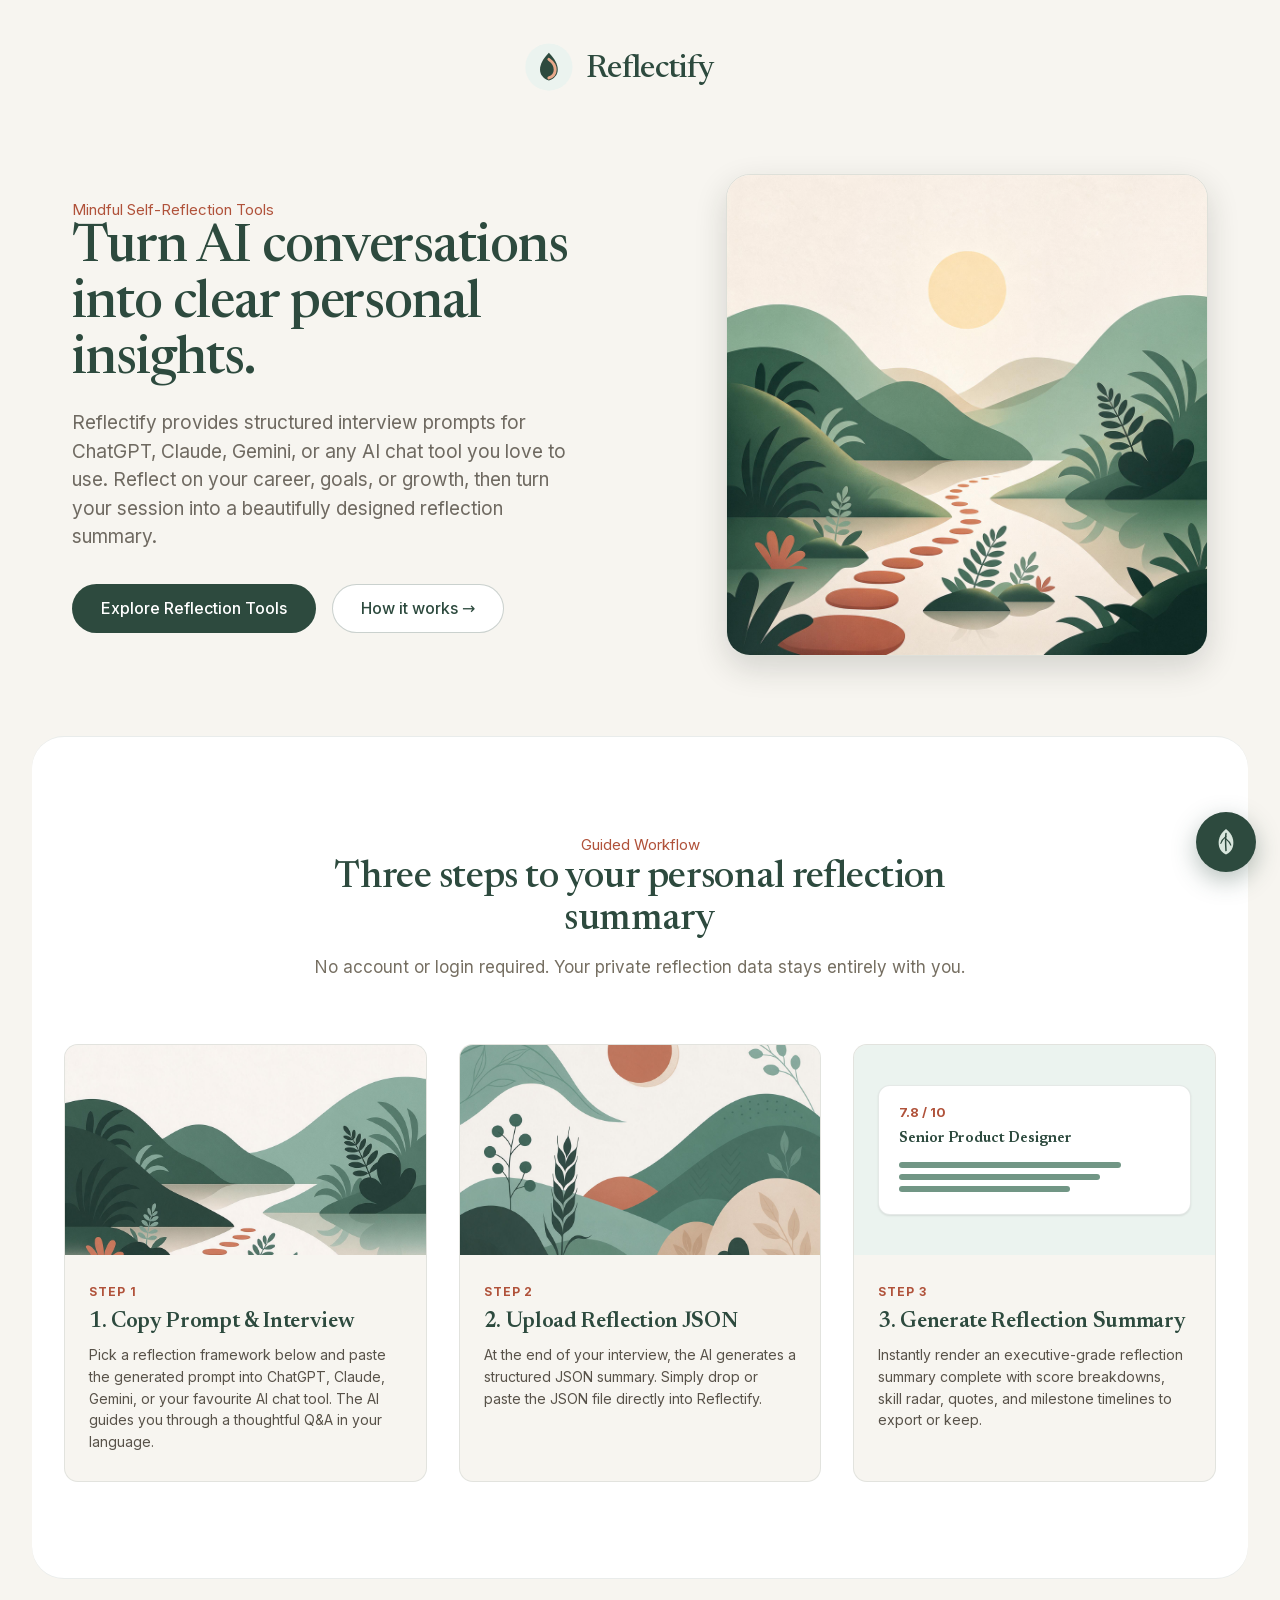
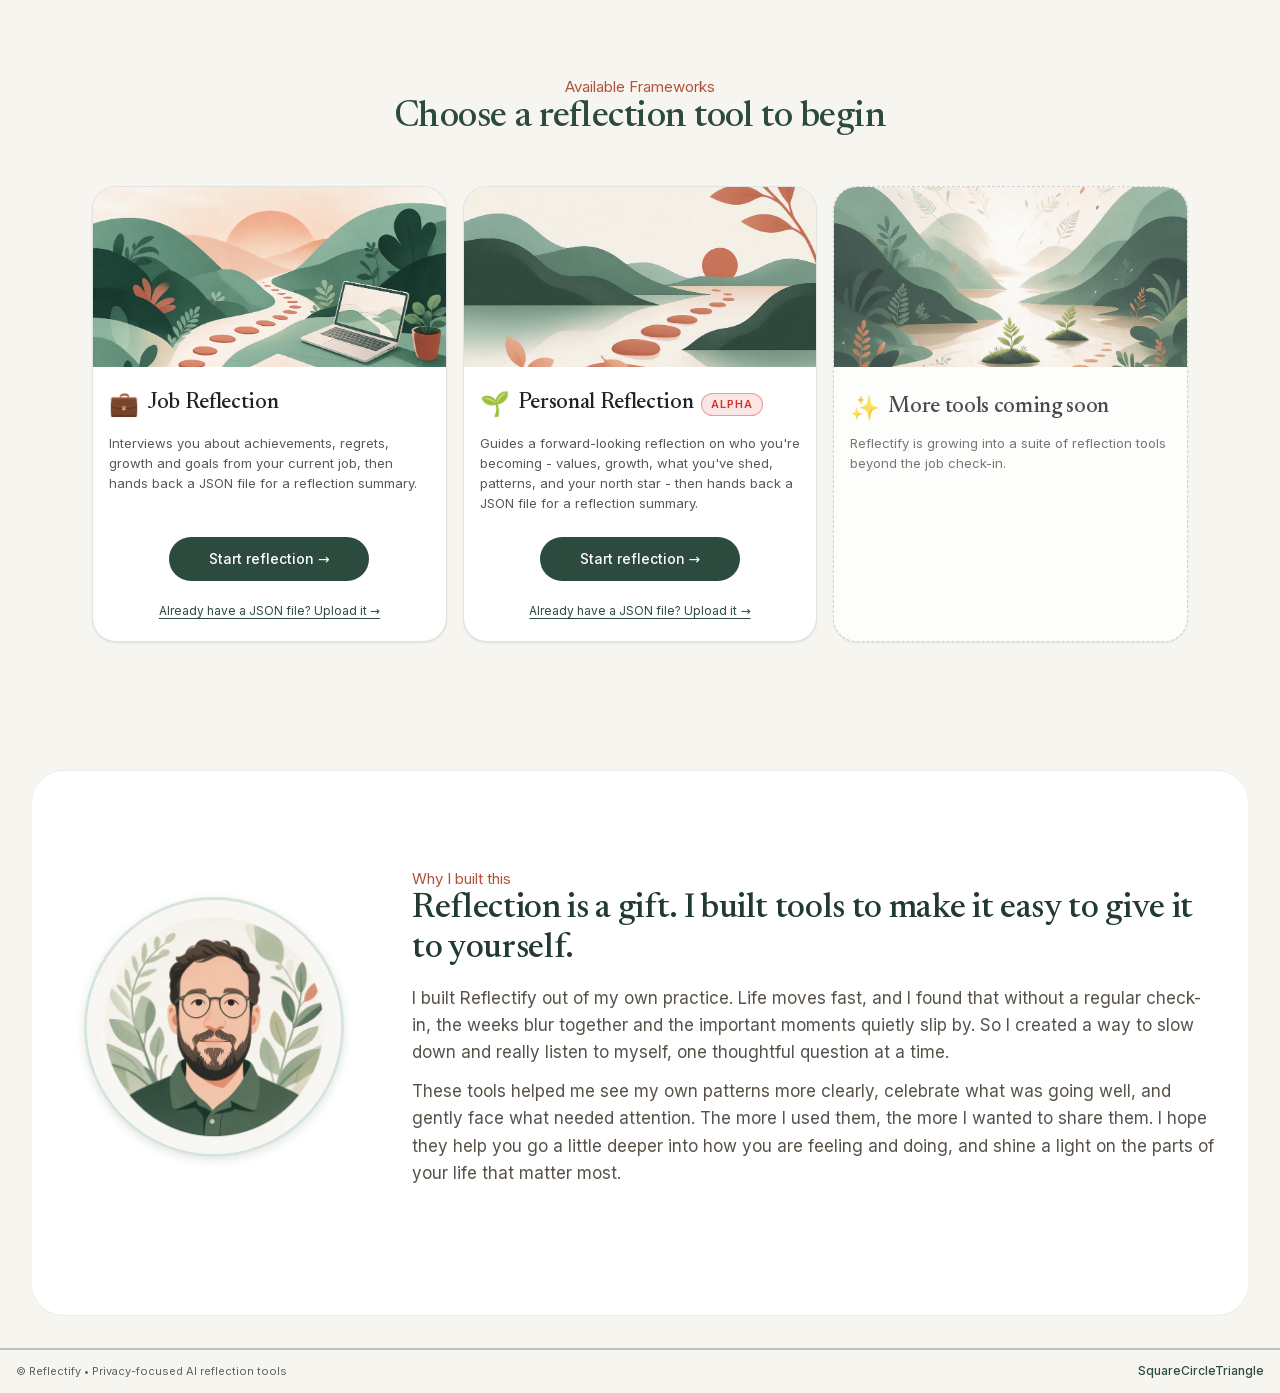
==== index.html @ 9b7df3b3 "fix(BLD-1018): point Reflectify Fathom snippet at SiteID BDNHWVBT The Fathom snippet added in #11 ca" ====
<!doctype html>
<html lang="en">
<head>
  <meta charset="UTF-8" />
  <meta name="viewport" content="width=device-width, initial-scale=1.0" />
  <title>Reflectify — A Suite of Mindful AI Reflection Tools</title>
  <meta name="description" content="Pick a structured reflection tool, run our guided prompt in your favorite AI, and generate a beautifully designed reflection summary to track your personal growth." />

  <!-- Open Graph / social share preview -->
  <meta property="og:type" content="website" />
  <meta property="og:site_name" content="Reflectify" />
  <meta property="og:title" content="Reflectify — Mindful AI Reflection Tools" />
  <meta property="og:description" content="Turn AI conversations into clear personal insights. Pick a reflection tool, run the guided prompt in your favorite AI chat, and generate a beautifully designed summary of your growth." />
  <meta property="og:image" content="https://reflectify.squarecircletriangle.co/og-image.jpg" />
  <meta property="og:image:width" content="1200" />
  <meta property="og:image:height" content="630" />
  <meta property="og:url" content="https://reflectify.squarecircletriangle.co/" />

  <!-- Twitter Card -->
  <meta name="twitter:card" content="summary_large_image" />
  <meta name="twitter:title" content="Reflectify — Mindful AI Reflection Tools" />
  <meta name="twitter:description" content="Turn AI conversations into clear personal insights with guided reflection tools." />
  <meta name="twitter:image" content="https://reflectify.squarecircletriangle.co/og-image.jpg" />

  <link rel="icon" href="reflectify-favicon.svg" type="image/svg+xml" />
  <link rel="stylesheet" href="style.css" />

  <!-- Fathom - beautiful, simple website analytics -->
  <script src="https://cdn.usefathom.com/script.js" data-site="BDNHWVBT" defer></script>
  <!-- / Fathom -->
</head>
<body>
  <header class="header-container">
    <div class="header-brand">
      <a href="#" class="brand-link" data-nav="home">
        <svg class="header-brand__logo" width="320" height="72" viewBox="0 0 280 64" fill="none" xmlns="http://www.w3.org/2000/svg" role="img" aria-label="Reflectify">
          <g transform="translate(4, 4)">
            <rect x="0" y="0" width="56" height="56" rx="28" fill="#EBF3EF" />
            <path d="M28 11 C 14 25, 14 39, 28 44 C 42 39, 42 25, 28 11 Z" fill="#2D4A3E" />
            <path d="M28 19 C 38 26, 38 37, 28 41" stroke="#E8A88A" stroke-width="3.5" stroke-linecap="round" fill="none" />
          </g>
          <text x="76" y="44" font-family="var(--font-heading), Georgia, serif" font-weight="500" font-size="38" fill="#2D4A3E" letter-spacing="-0.8">Reflectify</text>
        </svg>
      </a>
    </div>
    <a href="#" id="nav-start-over" class="btn btn-secondary nav-start-over-btn hidden" data-nav="home">← Start over</a>
  </header>

  <div class="tool-hero hidden" id="tool-hero">
    <div class="tool-hero__inner">
      <div class="tool-hero__content">
        <span class="tool-hero__badge" id="tool-hero-badge">
          <span id="tool-hero-icon" class="tool-hero__icon"></span>
          <span id="tool-hero-name" class="tool-hero__name"></span>
        </span>
        <h1 class="tool-hero__title" id="tool-hero-title">Job Reflection</h1>
        <p class="tool-hero__desc" id="tool-hero-desc"></p>
      </div>
      <div class="tool-hero__media" id="tool-hero-media">
        <img id="tool-hero-img" src="" alt="Tool banner" class="tool-hero__img" />
      </div>
    </div>
  </div>

  <main>
    <!-- HOME / LANDING PAGE -->
    <section id="view-home" class="view landing">
      <!-- HERO LANDING SECTION -->
      <div class="landing-hero-wrapper">
        <div class="landing-hero__grid">
          <div class="landing-hero__text">
            <span class="landing__eyebrow">Mindful Self-Reflection Tools</span>
            <h1 class="landing__title">Turn AI conversations into clear personal insights.</h1>
            <p class="landing__lede">
              Reflectify provides structured interview prompts for ChatGPT, Claude, Gemini, or any AI chat tool you love to use.
              Reflect on your career, goals, or growth, then turn your session into a beautifully designed reflection summary.
            </p>
            <div class="landing-hero__ctas">
              <a href="#tool-grid" class="btn btn-primary btn-lg">Explore Reflection Tools</a>
              <a href="#how-it-works" class="btn btn-secondary btn-lg">How it works &rarr;</a>
            </div>
          </div>
          <div class="landing-hero__media">
            <img src="illustration-botanical-environment.jpg" alt="Botanical sanctuary environment illustration" class="landing-hero__img" />
          </div>
        </div>
      </div>

      <!-- 3-STEP PROCESS SECTION -->
      <div id="how-it-works" class="landing-process-section">
        <div class="landing-process__inner">
          <div class="landing-process__header">
            <span class="landing__eyebrow">Guided Workflow</span>
            <h2 class="landing-process__title">Three steps to your personal reflection summary</h2>
            <p class="landing-process__subtitle">No account or login required. Your private reflection data stays entirely with you.</p>
          </div>

          <div class="landing-process__grid">
            <div class="process-card">
              <div class="process-card__media">
                <img src="illustration-reflection-path.jpg" alt="Guided interview path" class="process-card__img" />
              </div>
              <div class="process-card__body">
                <span class="process-card__step">Step 1</span>
                <h3>1. Copy Prompt & Interview</h3>
                <p>Pick a reflection framework below and paste the generated prompt into ChatGPT, Claude, Gemini, or your favourite AI chat tool. The AI guides you through a thoughtful Q&A in your language.</p>
              </div>
            </div>

            <div class="process-card">
              <div class="process-card__media">
                <img src="illustration-growth-harvest.jpg" alt="Growth and insight synthesis" class="process-card__img" />
              </div>
              <div class="process-card__body">
                <span class="process-card__step">Step 2</span>
                <h3>2. Upload Reflection JSON</h3>
                <p>At the end of your interview, the AI generates a structured JSON summary. Simply drop or paste the JSON file directly into Reflectify.</p>
              </div>
            </div>

            <div class="process-card">
              <div class="process-card__media">
                <div class="process-card__placeholder">
                  <div class="sample-report-card-preview">
                    <div class="sample-card-badge">7.8 / 10</div>
                    <div class="sample-card-title">Senior Product Designer</div>
                    <div class="sample-card-bars">
                      <div class="bar" style="width: 82%"></div>
                      <div class="bar" style="width: 74%"></div>
                      <div class="bar" style="width: 63%"></div>
                    </div>
                  </div>
                </div>
              </div>
              <div class="process-card__body">
                <span class="process-card__step">Step 3</span>
                <h3>3. Generate Reflection Summary</h3>
                <p>Instantly render an executive-grade reflection summary complete with score breakdowns, skill radar, quotes, and milestone timelines to export or keep.</p>
              </div>
            </div>
          </div>
        </div>
      </div>

      <!-- TOOL SELECTION GRID -->
      <div class="landing-tools-wrapper">
        <div class="landing-tools__inner">
          <div class="landing-tools__header">
            <span class="landing__eyebrow">Available Frameworks</span>
            <h2 class="landing-tools__title">Choose a reflection tool to begin</h2>
          </div>
          <div class="tool-grid" id="tool-grid"></div>
        </div>
      </div>

      <!-- WHY I BUILT THIS -->
      <div class="landing-about-wrapper">
        <div class="landing-about">
          <div class="landing-about__media">
            <div class="landing-about__avatar-wrap" id="about-avatar">
              <img src="avatar-joseph.jpg" alt="Joseph Hill, creator of Reflectify" class="landing-about__avatar" />
            </div>
          </div>
          <div class="landing-about__body">
            <span class="landing__eyebrow">Why I built this</span>
            <h2 class="landing-about__title">Reflection is a gift. I built tools to make it easy to give it to yourself.</h2>
            <p class="landing-about__lede">
              I built Reflectify out of my own practice. Life moves fast, and I found that
              without a regular check-in, the weeks blur together and the important moments
              quietly slip by. So I created a way to slow down and really listen to myself,
              one thoughtful question at a time.
            </p>
            <p class="landing-about__lede">
              These tools helped me see my own patterns more clearly, celebrate what was going
              well, and gently face what needed attention. The more I used them, the more I
              wanted to share them. I hope they help you go a little deeper into how you are
              feeling and doing, and shine a light on the parts of your life that matter most.
            </p>
          </div>
        </div>
      </div>
    </section>

    <!-- PROMPT VIEW -->
    <section id="view-prompt" class="view step hidden">
      <div class="step__inner">
        <h6 class="step__eyebrow">Step 1 of 3</h6>
        <h2 class="step__title">Copy this into your AI of choice</h2>
        <p class="step__lede">
          Paste it into ChatGPT, Claude, Gemini, or your favourite AI chat tool. It will ask what
          language you'd like to use (so the whole thing, report included, can be in German,
          Spanish, or whatever you prefer), how many months to reflect over, your job title,
          then interview you. At the end it outputs a JSON file for you to save.
        </p>

        <div class="prompt-panel">
          <pre id="prompt-text" class="prompt-panel__text"></pre>
        </div>

        <div class="prompt-actions">
          <button class="btn btn-primary" type="button" id="copy-prompt-btn">Copy prompt</button>
          <button class="btn btn-secondary" type="button" data-nav="upload">I have my JSON &rarr;</button>
        </div>
      </div>
    </section>

    <!-- UPLOAD VIEW -->
    <section id="view-upload" class="view step hidden">
      <div class="step__inner" id="upload-panel">
        <h6 class="step__eyebrow">Step 2 of 3</h6>
        <h2 class="step__title">Upload your reflection JSON</h2>
        <p class="step__lede">
          Drop the .json file your AI gave you, or paste its contents below.
        </p>

        <label class="btn btn-block btn-secondary">
          Choose JSON file&hellip;
          <input type="file" id="file-input" accept="application/json,.json" hidden />
        </label>

        <hr class="hr" />

        <div class="field">
          <label for="paste-text">Or paste the JSON directly</label>
          <textarea class="input" id="paste-text" rows="6" placeholder="{ &quot;jobTitle&quot;: ... }"></textarea>
        </div>
        <button class="btn btn-primary" type="button" id="paste-submit-btn">Load pasted JSON</button>

        <p id="upload-error" class="upload-panel__error hidden" role="alert"></p>

        <div class="upload-panel__sample-wrap">
          <p class="upload-panel__sample-text">Want to test the reflection summary before reflecting?</p>
          <button class="btn btn-link" type="button" id="load-sample-btn">Load sample reflection data &rarr;</button>
        </div>
      </div>
    </section>

    <!-- REPORT CARD VIEW -->
    <section id="view-report" class="view hidden">
      <div class="report-toolbar">
        <button class="btn btn-primary" type="button" id="export-png-btn">Export PNG image</button>
        <button class="btn btn-secondary" type="button" id="export-pdf-btn">Save as PDF</button>
        <button class="btn btn-ghost" type="button" data-nav="home">Start another reflection</button>
      </div>

      <div class="report-card-wrap">
        <article id="report-card" class="report-card">
          <!-- Dynamically populated by renderReport() in script.js -->
        </article>
      </div>
    </section>
  </main>

  <footer class="site-footer">
    <p>&copy; Reflectify &bull; Privacy-focused AI reflection tools</p>
    <a class="site-footer__link" href="https://squarecircletriangle.co/#/triangle-reflectify" target="_blank" rel="noopener noreferrer">SquareCircleTriangle</a>
  </footer>

  <div class="beta-feedback" id="beta-feedback">
    <div class="beta-feedback__panel" id="beta-feedback-panel" role="dialog" aria-hidden="true" aria-label="Beta feedback">
      <p class="beta-feedback__title">Reflectify is in beta</p>
      <p class="beta-feedback__text">Your feedback shapes what we build next. Spotted a bug or have an idea?</p>
      <a class="beta-feedback__link" href="https://tally.so/r/zxNrGM" target="_blank" rel="noopener noreferrer">
        Give beta feedback <span aria-hidden="true">&rarr;</span>
      </a>
    </div>
    <button type="button" class="beta-feedback__fab" id="beta-feedback-fab" aria-expanded="false" aria-controls="beta-feedback-panel" aria-label="Give beta feedback">
      <svg class="beta-feedback__icon" viewBox="0 0 32 32" fill="none" xmlns="http://www.w3.org/2000/svg" aria-hidden="true">
        <!-- Leaf (closed state) -->
        <g class="beta-feedback__leaf">
          <path d="M16 3 C 9.5 8, 7.5 14.5, 9.2 21 C 10.2 24.6, 12.8 27, 16 28.6 C 19.2 27, 21.8 24.6, 22.8 21 C 24.5 14.5, 22.5 8, 16 3 Z" fill="#D8E6DD"/>
          <path d="M16 7.5 C 15.2 12.5, 15.7 20, 16 24.6" stroke="#2D4A3E" stroke-width="1.5" stroke-linecap="round"/>
          <path d="M16 10.5 C 13 12.8, 11.4 15, 10.8 17.4 M16 13 C 18.6 14.9, 20.2 17, 20.8 19.2" stroke="#2D4A3E" stroke-width="1.1" stroke-linecap="round"/>
        </g>
        <!-- Flower (open state) -->
        <g class="beta-feedback__flower">
          <g class="beta-feedback__petal" transform="rotate(0 16 16)"><path class="beta-feedback__petal-path" d="M16 4.5 C 13.2 7.5, 11.6 11.5, 11.8 15.2 C 11.9 17.2, 13.6 18.6, 16 18.6 C 18.4 18.6, 20.1 17.2, 20.2 15.2 C 20.4 11.5, 18.8 7.5, 16 4.5 Z" fill="#D8E6DD"/></g>
          <g class="beta-feedback__petal" transform="rotate(60 16 16)"><path class="beta-feedback__petal-path" d="M16 4.5 C 13.2 7.5, 11.6 11.5, 11.8 15.2 C 11.9 17.2, 13.6 18.6, 16 18.6 C 18.4 18.6, 20.1 17.2, 20.2 15.2 C 20.4 11.5, 18.8 7.5, 16 4.5 Z" fill="#D8E6DD"/></g>
          <g class="beta-feedback__petal" transform="rotate(120 16 16)"><path class="beta-feedback__petal-path" d="M16 4.5 C 13.2 7.5, 11.6 11.5, 11.8 15.2 C 11.9 17.2, 13.6 18.6, 16 18.6 C 18.4 18.6, 20.1 17.2, 20.2 15.2 C 20.4 11.5, 18.8 7.5, 16 4.5 Z" fill="#D8E6DD"/></g>
          <g class="beta-feedback__petal" transform="rotate(180 16 16)"><path class="beta-feedback__petal-path" d="M16 4.5 C 13.2 7.5, 11.6 11.5, 11.8 15.2 C 11.9 17.2, 13.6 18.6, 16 18.6 C 18.4 18.6, 20.1 17.2, 20.2 15.2 C 20.4 11.5, 18.8 7.5, 16 4.5 Z" fill="#D8E6DD"/></g>
          <g class="beta-feedback__petal" transform="rotate(240 16 16)"><path class="beta-feedback__petal-path" d="M16 4.5 C 13.2 7.5, 11.6 11.5, 11.8 15.2 C 11.9 17.2, 13.6 18.6, 16 18.6 C 18.4 18.6, 20.1 17.2, 20.2 15.2 C 20.4 11.5, 18.8 7.5, 16 4.5 Z" fill="#D8E6DD"/></g>
          <g class="beta-feedback__petal" transform="rotate(300 16 16)"><path class="beta-feedback__petal-path" d="M16 4.5 C 13.2 7.5, 11.6 11.5, 11.8 15.2 C 11.9 17.2, 13.6 18.6, 16 18.6 C 18.4 18.6, 20.1 17.2, 20.2 15.2 C 20.4 11.5, 18.8 7.5, 16 4.5 Z" fill="#D8E6DD"/></g>
          <circle class="beta-feedback__center" cx="16" cy="16" r="2.1" fill="#C86D51"/>
        </g>
      </svg>
    </button>
  </div>

  <script src="vendor/html2canvas.min.js"></script>
  <script src="script.js"></script>
</body>
</html>
---- style.css ----
/* Reflectify — Botanical Editorial design system (PRV-5)
   Self-hosted variable fonts (Newsreader headings + Inter body) so
   html2canvas PNG export and PDF print stay reliable (no runtime CDN). */
@font-face {
  font-family: "Newsreader";
  font-style: normal;
  font-weight: 200 800;
  font-display: swap;
  src: url("vendor/fonts/newsreader-latin-variable.woff2") format("woff2");
}
@font-face {
  font-family: "Inter";
  font-style: normal;
  font-weight: 100 900;
  font-display: swap;
  src: url("vendor/fonts/inter-latin-variable.woff2") format("woff2");
}

:root {
  /* Palette (PRV-5): moss, sage, eucalyptus, terracotta on sand */
  --color-bg: #F7F5F0;            /* sand — page + report card */
  --color-surface: #FFFFFF;        /* crisp white cards */
  --color-text: #1E2421;           /* charcoal */
  --color-accent: #2D4A3E;         /* moss — primary action */
  --color-divider: rgba(30, 36, 33, 0.25);

  --color-neutral-100: #F5F4F0;
  --color-neutral-200: #E9E7E1;
  --color-neutral-300: #D8D4CC;
  --color-neutral-400: #B9B4A9;
  --color-neutral-500: #978F80;
  --color-neutral-600: #766F62;
  --color-neutral-700: #585249;
  --color-neutral-800: #3C3832;
  --color-neutral-900: #26231F;

  --color-accent-100: #EBF3EF;     /* mist */
  --color-accent-200: #D5E4DC;
  --color-accent-300: #B3CDBF;
  --color-accent-400: #8CAE9E;     /* eucalyptus */
  --color-accent-500: #5F8974;
  --color-accent-600: #4E7C67;     /* sage — button hover */
  --color-accent-700: #3A5C4E;     /* moss deeper — button active */
  --color-accent-800: #2D4A3E;     /* moss */
  --color-accent-900: #223B31;

  /* mint-light — light sage surface used by report-card bars, badges and
     summary bands. Re-declared here: it was referenced across the card but
     never defined, which left those surfaces with an invalid background. */
  --color-mint-light: #EBF3EF;

  /* Terracotta — warm secondary accent (eyebrows, highlights).
     #B0523A darkens the design's #C86D51 enough to pass WCAG AA
     (4.68:1 on sand) for small eyebrow text. */
  --color-terracotta: #B0523A;
  --color-terracotta-soft: #E8A88A;
  --color-terracotta-tint: rgba(200, 109, 81, 0.2);

  --font-heading: "Newsreader", Georgia, serif;
  --font-heading-weight: 500;
  --font-body: "Inter", system-ui, -apple-system, sans-serif;

  --space-1: 4px;
  --space-2: 8px;
  --space-3: 12px;
  --space-4: 16px;
  --space-6: 24px;
  --space-8: 32px;

  --radius-sm: 8px;
  --radius-md: 14px;
  --radius-lg: 24px;
  --radius-pill: 9999px;

  --shadow-sm: 0 1px 2px rgba(30, 36, 33, 0.1);
  --shadow-md: 0 3px 10px rgba(30, 36, 33, 0.12);
  --shadow-lg: 0 12px 32px rgba(30, 36, 33, 0.16);
}

*, *::before, *::after {
  box-sizing: border-box;
}

html, body {
  height: 100%;
}

body {
  margin: 0;
  min-height: 100vh;
  display: flex;
  flex-direction: column;
  font-family: var(--font-body);
  background: var(--color-bg);
  color: var(--color-text);
  font-size: 15px;
  line-height: 1.55;
  font-weight: 400;
}

h1, h2, h3, h4, h5, h6 {
  font-family: var(--font-heading);
  font-weight: var(--font-heading-weight);
  line-height: 1.12;
  letter-spacing: -0.015em;
  margin: 0 0 var(--space-2);
}
h1 { font-size: 42px; }
h2 { font-size: 32px; }
h3 { font-size: 25px; }
h4 { font-size: 20px; }
h5 { font-size: 16px; }
h6 { font-size: 13px; letter-spacing: 0.08em; text-transform: uppercase; }

p {
  margin: 0 0 var(--space-3);
}

ul {
  margin: 0 0 var(--space-3);
  padding-left: 1.25em;
}
li {
  margin-bottom: var(--space-1);
}

code {
  font-family: ui-monospace, monospace;
  font-size: 0.9em;
  background: var(--color-surface);
  padding: 0.1em 0.35em;
}

a {
  color: var(--color-accent);
  text-underline-offset: 3px;
}

:focus {
  outline: none;
}
:focus-visible {
  outline: 2px solid var(--color-accent);
  outline-offset: 2px;
}
::selection {
  background: rgba(45, 74, 62, 0.3);
}

.hidden {
  display: none !important;
}

main {
  flex: 1;
  display: flex;
  flex-direction: column;
}

.view {
  flex: 1;
  display: flex;
  flex-direction: column;
}

/* ---------- Primitives (Modernist design system) ---------- */

.btn {
  display: inline-flex;
  align-items: center;
  justify-content: center;
  gap: 8px;
  cursor: pointer;
  text-decoration: none;
  font-family: var(--font-body);
  font-weight: 500;
  font-size: 15px;
  line-height: 1.2;
  color: var(--color-accent);
  background: transparent;
  border: 1px solid transparent;
  padding: 12px 28px;
  border-radius: 9999px;
  transition: all 0.2s ease;
  box-sizing: border-box;
  touch-action: manipulation;
  -webkit-tap-highlight-color: transparent;
}
.btn:disabled {
  opacity: 0.45;
  cursor: not-allowed;
}
.btn-primary {
  background: var(--color-accent);
  color: #ffffff;
}
.btn-primary:active:not(:disabled) {
  background: #16241e;
  transform: translateY(0);
}
@media (hover: hover) {
  .btn-primary:hover:not(:disabled) {
    background: #1f332c;
    transform: translateY(-1px);
    box-shadow: var(--shadow-sm);
  }
}
.btn-secondary {
  background: #ffffff;
  border-color: rgba(45, 74, 62, 0.25);
  color: var(--color-accent);
}
.btn-secondary:hover:not(:disabled) {
  background: var(--color-mint-light);
  border-color: var(--color-accent);
  transform: translateY(-1px);
}
.btn-secondary:active:not(:disabled) {
  background: rgba(45, 74, 62, 0.1);
  transform: translateY(0);
}
.btn-ghost {
  background: transparent;
  color: var(--color-accent);
  border-color: transparent;
}
.btn-ghost:hover:not(:disabled) {
  background: var(--color-mint-light);
  color: var(--color-accent);
}
.btn-link {
  background: transparent;
  color: var(--color-terracotta);
  padding: 0;
  font-weight: 500;
  text-decoration: underline;
  text-underline-offset: 4px;
}
.btn-link:hover:not(:disabled) {
  color: #c86d51;
}
.btn-block {
  width: 100%;
  margin-top: var(--space-2);
  justify-content: center;
  text-align: center;
}
.btn-lg {
  padding: 14px 28px;
  font-size: 16px;
}

.field > label {
  display: block;
  font-size: 12px;
  margin-bottom: 5px;
  color: rgba(30, 36, 33, 0.7);
}
.input {
  width: 100%;
  min-height: 36px;
  padding: 6px 10px;
  font: inherit;
  font-size: 14px;
  color: var(--color-text);
  caret-color: var(--color-accent);
  background: var(--color-surface);
  border: 1px solid var(--color-divider);
  border-radius: var(--radius-md);
}
.input:hover {
  border-color: rgba(30, 36, 33, 0.45);
}
.input:focus-visible {
  border-color: var(--color-accent);
  outline-offset: 0;
}
textarea.input {
  min-height: 90px;
  resize: vertical;
  font-family: var(--font-body);
}

.hr {
  height: 2px;
  border: 0;
  margin: var(--space-4) 0;
  background: var(--color-divider);
}

.header-container {
  max-width: 1200px;
  margin: 0 auto;
  padding: 40px 32px 16px;
  display: flex;
  align-items: center;
  justify-content: space-between;
}
.header-brand {
  font-family: var(--font-heading);
  display: flex;
  align-items: flex-end;
  gap: var(--space-3);
}
.header-brand__logo {
  height: 54px;
  width: auto;
  display: block;
  transition: transform 0.2s ease;
}
.header-brand__logo:hover {
  transform: scale(1.02);
}
.header-brand__tag {
  color: var(--color-terracotta);
  background: var(--color-mint-light);
  padding: 4px 10px;
  border-radius: var(--radius-pill);
  font-size: 13px;
  font-weight: 500;
  letter-spacing: 0.02em;
  margin-bottom: 8px;
}
.nav-start-over-btn {
  font-size: 14px;
  padding: 8px 18px;
}

/* ---------- Tool hero (shown on step pages) ---------- */

.tool-hero {
  background: #ffffff;
  border-bottom: 1px solid rgba(45, 74, 62, 0.12);
  padding: 40px 32px;
}
.tool-hero__inner {
  max-width: 1000px;
  margin: 0 auto;
  display: grid;
  grid-template-columns: 1.2fr 0.8fr;
  gap: 40px;
  align-items: center;
}
.tool-hero__badge {
  display: inline-flex;
  align-items: center;
  gap: 8px;
  background: var(--color-mint-light);
  color: var(--color-terracotta);
  padding: 6px 14px;
  border-radius: var(--radius-pill);
  font-size: 13px;
  font-weight: 500;
  margin-bottom: 16px;
}
.tool-hero__icon {
  font-size: 16px;
  line-height: 1;
}
.tool-hero__name {
  font-family: var(--font-heading);
}
.tool-hero__title {
  font-family: var(--font-heading);
  font-size: 36px;
  font-weight: 500;
  color: var(--color-accent);
  margin-bottom: 12px;
  line-height: 1.15;
}
.tool-hero__desc {
  font-size: 16px;
  color: var(--color-neutral-700);
  line-height: 1.5;
  margin: 0;
  max-width: 520px;
}
.tool-hero__media {
  width: 100%;
  border-radius: var(--radius-lg);
  overflow: hidden;
  box-shadow: var(--shadow-md);
  border: 1px solid rgba(45, 74, 62, 0.12);
}
.tool-hero__img {
  width: 100%;
  height: 200px;
  object-fit: cover;
  display: block;
}

/* ---------- Beta feedback floating widget ---------- */
.beta-feedback {
  position: fixed;
  right: 24px;
  bottom: 28px;
  z-index: 60;
  display: flex;
  align-items: flex-end;
  flex-direction: column;
  gap: 14px;
}

/* Collapsed floating leaf button */
.beta-feedback__fab {
  width: 60px;
  height: 60px;
  border-radius: 50%;
  border: none;
  cursor: pointer;
  display: flex;
  align-items: center;
  justify-content: center;
  background: var(--color-accent-800);
  color: #F7F5F0;
  box-shadow: 0 8px 24px rgba(45, 74, 62, 0.35);
  transition: transform 0.25s ease, box-shadow 0.25s ease, background 0.25s ease;
}
.beta-feedback__fab:hover {
  background: var(--color-accent-700);
  transform: translateY(-2px);
  box-shadow: 0 10px 28px rgba(45, 74, 62, 0.4);
}
.beta-feedback__fab:active {
  transform: translateY(0) scale(0.96);
}
.beta-feedback__icon {
  width: 32px;
  height: 32px;
  overflow: visible;
}

/* Leaf and flower states inside the FAB */
.beta-feedback__leaf {
  transform-origin: center;
  transition: opacity 0.25s ease, transform 0.25s ease;
}
.beta-feedback__flower {
  opacity: 0;
  transform: scale(0.35) rotate(-8deg);
  transform-origin: 16px 16px;
  transition: opacity 0.22s ease, transform 0.35s cubic-bezier(0.34, 1.56, 0.64, 1);
}
.beta-feedback__petal-path {
  transform-box: fill-box;
  transform-origin: center bottom;
  opacity: 0;
  transform: scale(0);
}
.beta-feedback__center {
  transform-box: fill-box;
  transform-origin: center;
  opacity: 0;
  transform: scale(0);
}

/* Open: leaf fades/shrinks away while the flower blooms in */
.beta-feedback.is-open .beta-feedback__leaf {
  opacity: 0;
  transform: scale(0.45) rotate(-24deg);
}
.beta-feedback.is-open .beta-feedback__flower {
  opacity: 1;
  transform: scale(1) rotate(0deg);
}
.beta-feedback.is-open .beta-feedback__petal:nth-child(1) .beta-feedback__petal-path,
.beta-feedback.is-open .beta-feedback__petal:nth-child(2) .beta-feedback__petal-path,
.beta-feedback.is-open .beta-feedback__petal:nth-child(3) .beta-feedback__petal-path,
.beta-feedback.is-open .beta-feedback__petal:nth-child(4) .beta-feedback__petal-path,
.beta-feedback.is-open .beta-feedback__petal:nth-child(5) .beta-feedback__petal-path,
.beta-feedback.is-open .beta-feedback__petal:nth-child(6) .beta-feedback__petal-path {
  animation: betaPetalBloom 0.42s cubic-bezier(0.34, 1.56, 0.64, 1) forwards;
}
.beta-feedback.is-open .beta-feedback__petal:nth-child(1) .beta-feedback__petal-path { animation-delay: 0.00s; }
.beta-feedback.is-open .beta-feedback__petal:nth-child(2) .beta-feedback__petal-path { animation-delay: 0.05s; }
.beta-feedback.is-open .beta-feedback__petal:nth-child(3) .beta-feedback__petal-path { animation-delay: 0.10s; }
.beta-feedback.is-open .beta-feedback__petal:nth-child(4) .beta-feedback__petal-path { animation-delay: 0.15s; }
.beta-feedback.is-open .beta-feedback__petal:nth-child(5) .beta-feedback__petal-path { animation-delay: 0.20s; }
.beta-feedback.is-open .beta-feedback__petal:nth-child(6) .beta-feedback__petal-path { animation-delay: 0.25s; }
.beta-feedback.is-open .beta-feedback__center {
  opacity: 1;
  transform: scale(1);
  transition: opacity 0.25s ease 0.24s, transform 0.3s cubic-bezier(0.34, 1.56, 0.64, 1) 0.24s;
}

@keyframes betaPetalBloom {
  from { opacity: 0; transform: scale(0) rotate(-12deg); }
  to   { opacity: 1; transform: scale(1) rotate(0deg); }
}
@media (prefers-reduced-motion: reduce) {
  .beta-feedback__petal-path, .beta-feedback__center, .beta-feedback__leaf,
  .beta-feedback__flower {
    animation: none !important; transition: none !important;
    opacity: 1 !important; transform: none !important;
  }
}

/* Expanding panel (hidden by default) */
.beta-feedback__panel {
  max-width: 280px;
  background: #ffffff;
  border: 1px solid rgba(45, 74, 62, 0.15);
  border-radius: 18px;
  box-shadow: 0 12px 32px rgba(30, 36, 33, 0.18);
  padding: 18px 20px;
  opacity: 0;
  transform: translateY(8px) scale(0.96);
  transform-origin: bottom right;
  pointer-events: none;
  transition: opacity 0.25s ease, transform 0.25s ease;
}
.beta-feedback__title {
  margin: 0 0 4px;
  font-family: var(--font-heading);
  font-weight: 500;
  font-size: 16px;
  color: var(--color-accent-900);
}
.beta-feedback__text {
  margin: 0 0 10px;
  font-size: 13px;
  line-height: 1.5;
  color: var(--color-neutral-700);
}
.beta-feedback__link {
  display: inline-block;
  font-size: 14px;
  font-weight: 600;
  color: var(--color-accent);
  text-decoration: none;
}
.beta-feedback__link:hover {
  text-decoration: underline;
}

/* Open state */
.beta-feedback.is-open .beta-feedback__panel {
  opacity: 1;
  transform: translateY(0) scale(1);
  pointer-events: auto;
}
.beta-feedback.is-open .beta-feedback__fab {
  background: var(--color-accent-700);
}
/* End beta-feedback widget */

/* ---------- Landing ---------- */

.landing {
  align-items: center;
  justify-content: center;
  padding: var(--space-8);
}
.landing__inner {
  max-width: 900px;
  width: 100%;
}
.landing__eyebrow {
  color: var(--color-terracotta);
}
.landing__title {
  margin-bottom: var(--space-4);
}
.landing__lede {
  font-size: 17px;
  opacity: 0.85;
  max-width: 520px;
  margin-bottom: var(--space-6);
}
.landing__cta {
  font-size: 15px;
  padding: 14px 22px;
}
.landing__secondary-wrap {
  margin-top: var(--space-6);
}
.landing__secondary {
  font-size: 13px;
}

/* ---------- Tool grid / cards ---------- */

.tool-grid {
  display: grid;
  grid-template-columns: repeat(auto-fit, minmax(220px, 1fr));
  gap: var(--space-4);
  width: 100%;
  margin-top: var(--space-2);
}
.tool-card {
  display: flex;
  flex-direction: column;
  width: 100%;
  background: var(--color-surface);
  border: 1px solid rgba(45, 74, 62, 0.15);
  border-radius: var(--radius-lg);
  overflow: hidden;
  box-shadow: var(--shadow-sm);
  transition: transform 0.2s ease, box-shadow 0.2s ease, border-color 0.2s ease;
}
@media (hover: hover) {
  .tool-card:hover {
    background: #ffffff;
    border-color: var(--color-accent);
    transform: translateY(-2px);
    box-shadow: var(--shadow-md);
  }
}
.tool-card:active {
  transform: translateY(0);
}
.tool-card__media {
  width: 100%;
  height: 180px;
  overflow: hidden;
  background: var(--color-mint-light);
}
.tool-card__img {
  width: 100%;
  height: 100%;
  object-fit: cover;
  display: block;
}
.tool-card__header-line {
  display: flex;
  align-items: center;
  gap: var(--space-2);
  margin-bottom: var(--space-1);
  margin-top: var(--space-3);
}
.tool-card__main {
  appearance: none;
  -webkit-appearance: none;
  display: flex;
  flex-direction: column;
  align-items: flex-start;
  gap: var(--space-3);
  width: 100%;
  flex: 1;
  padding: 0 0 var(--space-4);
  font: inherit;
  color: inherit;
  text-align: left;
  background: transparent;
  border: none;
  cursor: pointer;
  touch-action: manipulation;
  -webkit-tap-highlight-color: transparent;
}
.tool-card__main > :not(.tool-card__media) {
  padding-left: var(--space-4);
  padding-right: var(--space-4);
}
.tool-card__icon {
  font-size: 24px;
  line-height: 1;
}
.tool-card__title {
  margin: 0;
  font-family: var(--font-heading);
  font-weight: 500;
  font-size: 22px;
  line-height: 1.15;
}
.tool-card__alpha {
  flex-shrink: 0;
  font-size: 11px;
  font-weight: 600;
  letter-spacing: 0.08em;
  text-transform: uppercase;
  color: #d0342c;
  background: rgba(208, 52, 44, 0.12);
  border: 1px solid rgba(208, 52, 44, 0.4);
  padding: 2px 9px;
  border-radius: 999px;
  white-space: nowrap;
  align-self: flex-start;
  margin-top: 2px;
}
.tool-card__desc {
  font-size: 13px;
  opacity: 0.75;
  margin: 0;
  flex: 1;
}
.tool-card__cta-wrap {
  margin-top: var(--space-3);
  display: flex;
  justify-content: center;
  width: 100%;
}
.tool-card__btn {
  width: auto;
  min-width: 200px;
  min-height: 44px;
  padding: 10px 20px;
  font-size: 14px;
}
.tool-card__upload-link {
  font-size: 12px;
  min-height: 44px;
  display: flex;
  align-items: center;
  justify-content: center;
  padding: 0 var(--space-4) var(--space-4);
  text-align: center;
  touch-action: manipulation;
  -webkit-tap-highlight-color: transparent;
}
.tool-card--placeholder {
  padding: 0 0 var(--space-4);
  cursor: default;
  opacity: 0.8;
  border-style: dashed;
  border-color: var(--color-divider);
}
.tool-card__placeholder-body {
  padding: var(--space-4) var(--space-4) 0;
  display: flex;
  flex-direction: column;
  gap: var(--space-2);
}
.tool-card--placeholder:hover,
.tool-card--placeholder:active {
  background: var(--color-surface);
  border-color: var(--color-divider);
}

/* Step (prompt / upload) */
.step {
  padding: 48px 32px 80px;
  display: flex;
  flex-direction: column;
  align-items: center;
}
.step__inner {
  max-width: 1000px;
  width: 100%;
  margin: 0 auto;
}
.step__eyebrow {
  display: inline-block;
  color: var(--color-terracotta);
  background: var(--color-mint-light);
  padding: 4px 12px;
  border-radius: var(--radius-pill);
  font-size: 13px;
  font-weight: 500;
  margin-bottom: 12px;
}
.step__title {
  font-family: var(--font-heading);
  font-size: 28px;
  font-weight: 500;
  color: var(--color-accent);
  margin-bottom: 12px;
}
.step__lede {
  font-size: 15px;
  color: var(--color-neutral-700);
  line-height: 1.6;
  margin-bottom: 24px;
}

.prompt-panel {
  border: 1px solid rgba(45, 74, 62, 0.15);
  border-radius: var(--radius-lg);
  background: #ffffff;
  padding: 24px;
  max-height: 420px;
  overflow: auto;
  box-shadow: var(--shadow-sm);
}
.prompt-panel__text {
  white-space: pre-wrap;
  font-family: var(--font-body);
  font-size: 13px;
  line-height: 1.6;
  margin: 0;
}
.prompt-actions {
  display: flex;
  gap: var(--space-3);
  margin-top: var(--space-4);
  align-items: center;
  flex-wrap: wrap;
}

.upload-panel__error {
  color: var(--color-accent-700);
  font-size: 13px;
  margin-top: var(--space-3);
  white-space: pre-line;
}
.upload-panel__sample-wrap {
  margin-top: var(--space-6);
}
.upload-panel__sample {
  font-size: 13px;
}

/* ---------- Report toolbar ---------- */

/* ---------- Reflection Summary Card & Toolbar ---------- */

#view-report {
  display: flex;
  flex-direction: column;
  align-items: center;
  padding: var(--space-8) var(--space-4);
}
.report-card-wrap {
  width: 1000px;
  max-width: 100%;
  margin: 0 auto;
}
.report-toolbar {
  width: 1000px;
  max-width: 100%;
  display: flex;
  justify-content: center;
  align-items: center;
  margin: 0 auto var(--space-6);
  flex-wrap: wrap;
  gap: var(--space-3);
}
.report-toolbar__eyebrow {
  color: var(--color-terracotta);
  margin: 0;
}
.report-toolbar__actions {
  display: flex;
  gap: var(--space-2);
}

/* ---------- Reflection Summary Card ---------- */

.report-card {
  width: 1000px;
  max-width: 100%;
  background: #ffffff;
  border: 1px solid rgba(45, 74, 62, 0.15);
  border-radius: var(--radius-lg);
  box-shadow: var(--shadow-md);
  overflow: hidden;
  margin: 0 auto;
}

.report-card__label {
  color: var(--color-terracotta);
  font-family: var(--font-heading);
  font-size: 14px;
  font-weight: 600;
  text-transform: uppercase;
  letter-spacing: 0.05em;
  margin-bottom: var(--space-2);
}
.report-card__note {
  font-size: 13px;
  color: var(--color-neutral-700);
  margin: 0 0 var(--space-3);
}
.report-card__bar {
  height: 8px;
  background: var(--color-mint-light);
  border-radius: var(--radius-pill);
  position: relative;
  overflow: hidden;
}
.report-card__bar-fill {
  height: 100%;
  background: var(--color-accent);
  border-radius: var(--radius-pill);
}

.report-card__header {
  display: flex;
  flex-direction: column;
  padding: 40px 48px;
  background: var(--color-bg);
  border-bottom: 1px solid rgba(45, 74, 62, 0.12);
  gap: 28px;
}
.report-card__header-top {
  display: flex;
  justify-content: space-between;
  align-items: center;
  width: 100%;
  gap: 24px;
}
.report-card__brand-logo {
  display: block;
  height: 40px;
  width: auto;
  flex: none;
}
.report-card__period-badge {
  display: inline-block;
  background: var(--color-mint-light);
  color: var(--color-accent);
  font-family: var(--font-body);
  font-size: 13px;
  font-weight: 600;
  padding: 6px 16px;
  border-radius: var(--radius-pill);
}
.report-card__header-main {
  display: flex;
  justify-content: space-between;
  align-items: flex-end;
  gap: 32px;
}
.report-card__title {
  font-family: var(--font-heading);
  font-size: 42px;
  font-weight: 500;
  color: var(--color-accent);
  margin-bottom: 8px;
  line-height: 1.1;
}
.report-card__headline {
  font-size: 16px;
  color: var(--color-neutral-700);
  max-width: 580px;
  margin: 0;
  line-height: 1.5;
}
.report-card__grade {
  text-align: center;
  flex: none;
  background: #ffffff;
  padding: 16px 28px;
  border-radius: var(--radius-lg);
  border: 1px solid rgba(45, 74, 62, 0.12);
  box-shadow: var(--shadow-sm);
}
.report-card__grade-value {
  font-family: var(--font-heading);
  font-weight: 600;
  font-size: 64px;
  line-height: 1;
  color: var(--color-terracotta);
}
.report-card__grade-caption {
  font-size: 11px;
  letter-spacing: 0.08em;
  text-transform: uppercase;
  color: var(--color-accent);
  opacity: 0.8;
  margin-top: 4px;
}

.report-card__sentiment {
  padding: 32px 48px;
  background: #ffffff;
  border-bottom: 1px solid rgba(45, 74, 62, 0.1);
  display: flex;
  flex-direction: column;
  gap: 16px;
}
.report-card__sentiment-main {
  display: flex;
  align-items: center;
  justify-content: space-between;
  gap: 40px;
  flex-wrap: wrap;
}
.report-card__sentiment-meta {
  flex: none;
}
.report-card__sentiment-value {
  font-family: var(--font-heading);
  font-weight: 600;
  font-size: 26px;
  color: var(--color-accent);
  line-height: 1.15;
}
.report-card__sentiment-meter {
  display: flex;
  align-items: center;
  gap: 14px;
  flex: 1 1 320px;
  min-width: 280px;
}
.report-card__bar--sentiment {
  height: 14px;
  flex: 1;
}
.report-card__sentiment-score {
  flex: none;
  font-family: var(--font-heading);
  font-weight: 600;
  font-size: 22px;
  color: var(--color-accent);
  min-width: 40px;
  text-align: right;
}
.report-card__sentiment-note {
  font-size: 15px;
  color: var(--color-neutral-700);
  margin: 0;
  line-height: 1.6;
  max-width: 72%;
}

.report-card__summary {
  padding: 32px 48px;
  background: var(--color-mint-light);
  border-bottom: 1px solid rgba(45, 74, 62, 0.1);
}
.report-card__summary p {
  font-size: 16px;
  color: var(--color-accent);
  line-height: 1.6;
  margin: 0;
}

.report-card__grid {
  display: grid;
  grid-template-columns: 1fr 1fr;
  border-bottom: 1px solid rgba(45, 74, 62, 0.1);
  background: #ffffff;
}
.report-card__grid--flush {
  border-bottom: none;
}
.report-card__col {
  padding: 36px 48px;
}
.report-card__col--divider {
  border-right: 1px solid rgba(45, 74, 62, 0.1);
}

.report-card__item {
  margin-bottom: 20px;
}
.report-card__item:last-child {
  margin-bottom: 0;
}
.report-card__item-title {
  font-family: var(--font-heading);
  font-size: 16px;
  font-weight: 600;
  color: var(--color-accent);
  margin-bottom: 4px;
}
.report-card__item-detail {
  font-size: 14px;
  color: var(--color-neutral-700);
  line-height: 1.5;
  margin: 0;
}

.report-card__skill {
  margin-bottom: 16px;
}
.report-card__skill:last-child {
  margin-bottom: 0;
}
.report-card__skill-head {
  display: flex;
  justify-content: space-between;
  font-size: 14px;
  font-weight: 500;
  color: var(--color-accent);
  margin-bottom: 6px;
}

.report-card__timeline-item {
  display: flex;
  gap: 16px;
  margin-bottom: 16px;
}
.report-card__timeline-item:last-child {
  margin-bottom: 0;
}
.report-card__timeline-dot {
  width: 10px;
  height: 10px;
  border-radius: 50%;
  background: var(--color-terracotta);
  flex: none;
  margin-top: 6px;
}

.report-card__quotes {
  background: var(--color-accent);
  color: #ffffff;
  padding: 40px 48px;
}
.report-card__quotes-label {
  color: #E8A88A;
  font-family: var(--font-heading);
  font-size: 13px;
  text-transform: uppercase;
  letter-spacing: 0.08em;
  margin-bottom: 16px;
}
.report-card__quote {
  font-family: var(--font-heading);
  font-weight: 400;
  font-style: italic;
  font-size: 22px;
  line-height: 1.4;
  margin: 0 0 20px;
  color: #ffffff;
}
.report-card__quote:last-child {
  margin-bottom: 0;
}

.report-card__empty {
  font-size: 14px;
  color: var(--color-neutral-700);
  opacity: 0.7;
  margin: 0;
}

.report-card__conclusion {
  padding: 36px 48px;
  background: var(--color-bg);
  border-top: 1px solid rgba(45, 74, 62, 0.1);
}
.report-card__conclusion-text {
  font-size: 16px;
  color: var(--color-accent);
  line-height: 1.6;
  margin: 0;
}

.report-card__footer {
  padding: 20px 48px;
  background: var(--color-bg);
  border-top: 1px solid rgba(45, 74, 62, 0.1);
  display: flex;
  justify-content: space-between;
  font-size: 12px;
  color: var(--color-neutral-700);
  opacity: 0.8;
}

/* ---------- Footer ---------- */

.site-footer {
  padding: var(--space-3) var(--space-4);
  border-top: 2px solid var(--color-divider);
  display: flex;
  align-items: center;
  justify-content: space-between;
  gap: 16px;
  flex-wrap: wrap;
}
.site-footer p {
  margin: 0;
  font-size: 11px;
  opacity: 0.7;
}
.site-footer__link {
  font-size: 12px;
  color: var(--color-accent);
  text-decoration: none;
  font-weight: 500;
}
.site-footer__link:hover {
  text-decoration: underline;
}

/* ---------- Enhanced topics (BLD-998: reflection + AI read + next steps) ---------- */

.report-card__topic {
  border-bottom: 1px solid rgba(45, 74, 62, 0.1);
  padding: 28px 48px;
}
.report-card__topic:last-of-type {
  border-bottom: none;
}
.report-card__topic-head {
  display: flex;
  align-items: center;
  gap: 14px;
  margin-bottom: 18px;
}
.report-card__topic-index {
  font-family: "Newsreader", serif;
  font-size: 13px;
  font-weight: 600;
  letter-spacing: 0.08em;
  color: var(--color-accent-400);
  border: 1px solid var(--color-accent-200);
  border-radius: 999px;
  padding: 2px 10px;
  white-space: nowrap;
}
.report-card__topic-title {
  font-family: "Newsreader", serif;
  font-size: 22px;
  font-weight: 600;
  color: var(--color-text);
  margin: 0;
}
@media (max-width: 760px) {
  .report-card__topic {
    padding: 24px 20px;
  }
}

/* "Your own words" vs "AI read / next" split within a topic */
.report-card__col--your {
  border-right: 1px solid rgba(45, 74, 62, 0.12);
  padding-right: 32px;
}
.report-card__col--insight {
  padding-left: 32px;
  align-self: start;
}
.report-card__col--insight .report-card__insight-card {
  background: linear-gradient(180deg, #FBF3EC 0%, #F6E9DC 100%); /* warm clay */
  border: 1px solid #EAD7C4;
  border-left: 4px solid var(--color-terracotta);
  border-radius: var(--radius-md);
  padding: 22px 24px;
}
.report-card__insight-label {
  color: var(--color-terracotta);
  font-size: 12px;
  letter-spacing: 0.09em;
  margin-bottom: 12px;
}
.report-card__col--insight .report-card__note,
.report-card__col--insight p {
  color: #5C4636;
}
@media (max-width: 760px) {
  .report-card__col--your {
    border-right: none;
    border-bottom: 1px solid rgba(45, 74, 62, 0.12);
    padding-right: 0;
    padding-bottom: 16px;
  }
  .report-card__col--insight {
    padding-left: 0;
  }
}

.report-card__label--sub {
  margin-top: 18px;
  opacity: 0.75;
}
.report-card__label--muted {
  color: var(--color-neutral-500);
  font-weight: 500;
  text-transform: uppercase;
  font-size: 11px;
  letter-spacing: 0.08em;
  margin: 0 0 8px;
}

/* Scannable bullet list for AI recommendations / key points (BLD-1001/1006) */
.report-card__suggest {
  list-style: none;
  margin: 10px 0 0;
  padding: 0;
}
.report-card__suggest li {
  position: relative;
  padding-left: 22px;
  margin-bottom: 10px;
  font-size: 14px;
  line-height: 1.55;
  color: var(--color-text);
}
.report-card__suggest li::before {
  content: "";
  position: absolute;
  left: 2px;
  top: 8px;
  width: 7px;
  height: 7px;
  border-radius: 50%;
  background: var(--color-accent-400);
}

/* Inline verbatim quote inside a section (BLD-1005) */
.report-card__inline-quote {
  font-family: "Newsreader", serif;
  font-size: 16px;
  font-style: italic;
  line-height: 1.5;
  color: var(--color-accent-800);
  background: var(--color-mint-light);
  border-left: 3px solid var(--color-accent-400);
  padding: 12px 16px;
  margin: 12px 0 4px;
  border-radius: 0 8px 8px 0;
}

/* Overview two-up: descriptive summary + at-a-glance bullets (BLD-1001) */
.report-card__overview {
  display: grid;
  grid-template-columns: 1fr 1fr;
  gap: 32px;
  padding: 28px 48px;
  border-bottom: 1px solid rgba(45, 74, 62, 0.1);
  background: var(--color-surface);
}
.report-card__overview p {
  font-size: 15px;
  line-height: 1.7;
  color: var(--color-text);
  margin: 0;
}
.report-card__overview-col {
  min-width: 0;
}
.report-card__overview-col--desc {
  border-right: 1px solid rgba(45, 74, 62, 0.12);
  padding-right: 24px;
}
.report-card__summary-text {
  font-size: 15px;
  line-height: 1.7;
  color: var(--color-text);
  margin: 0;
}
.report-card__suggest--bullets li::before {
  background: var(--color-accent-500);
}
@media (max-width: 760px) {
  .report-card__overview-col--desc {
    border-right: none;
    padding-right: 0;
  }
}
@media (max-width: 760px) {
  .report-card__overview {
    grid-template-columns: 1fr;
    gap: 20px;
    padding: 24px 20px;
  }
}

/* Sentiment signals: keep doing vs watch out (BLD-1000) */
.report-card__sentiment-signals {
  display: grid;
  grid-template-columns: 1fr 1fr;
  gap: 20px;
  margin-top: 16px;
  width: 100%;
}
.report-card__signal {
  border-radius: 10px;
  padding: 14px 16px;
}
.report-card__signal-tag {
  display: block;
  margin: 0 0 8px;
  font-family: "Inter", sans-serif;
  font-size: 11px;
  font-weight: 600;
  letter-spacing: 0.08em;
  text-transform: uppercase;
}
.report-card__signal ul {
  list-style: none;
  margin: 0;
  padding: 0;
}
.report-card__signal li {
  position: relative;
  padding-left: 18px;
  margin-bottom: 6px;
  font-size: 13px;
  line-height: 1.5;
}
.report-card__signal li::before {
  content: "·";
  position: absolute;
  left: 4px;
  font-weight: 700;
}
.report-card__signal--pos {
  background: var(--color-mint-light);
}
.report-card__signal--pos .report-card__signal-tag,
.report-card__signal--pos li::before {
  color: var(--color-accent-800);
}
.report-card__signal--neg {
  background: var(--color-neutral-100);
}
.report-card__signal--neg .report-card__signal-tag,
.report-card__signal--neg li::before {
  color: var(--color-neutral-500);
}
@media (max-width: 760px) {
  .report-card__sentiment-signals {
    grid-template-columns: 1fr;
  }
}

/* Goal measure + suggestion chips (BLD-1002) */
.report-card__measure {
  margin: 8px 0 2px;
  font-size: 13px;
  color: var(--color-text);
}
.report-card__measure-tag {
  display: inline-block;
  font-family: "Inter", sans-serif;
  font-size: 10px;
  font-weight: 600;
  letter-spacing: 0.06em;
  text-transform: uppercase;
  color: var(--color-accent-800);
  background: var(--color-mint-light);
  border-radius: 4px;
  padding: 2px 6px;
  margin-right: 6px;
}
.report-card__measure--suggestion .report-card__measure-tag {
  color: #8A4B2A;
  background: #F4E7DF;
}

/* Skill growth direction: roles/actions to lean into (BLD-1004) */
.report-card__direction {
  padding: 10px 12px;
  margin-bottom: 8px;
  background: var(--color-neutral-100);
  border-radius: 8px;
  border-left: 3px solid var(--color-accent-400);
}
.report-card__direction-role {
  font-weight: 600;
  font-size: 14px;
  color: var(--color-accent-800);
}
.report-card__direction .report-card__item-detail {
  margin: 2px 0 0;
  font-size: 13px;
  line-height: 1.5;
  color: var(--color-neutral-600);
}

/* Personal Development Reflection framework (BLD-1012) */
.report-card__season {
  display: inline-block;
  font-family: "Inter", sans-serif;
  font-size: 11px;
  font-weight: 600;
  letter-spacing: 0.08em;
  text-transform: uppercase;
  color: var(--color-accent-800);
  background: var(--color-mint-light);
  border-radius: 4px;
  padding: 3px 8px;
  margin-bottom: 10px;
}
.report-card__values-pair {
  display: grid;
  grid-template-columns: 1fr 1fr;
  gap: 16px;
}
@media (max-width: 560px) {
  .report-card__values-pair {
    grid-template-columns: 1fr;
    gap: 12px;
  }
}
.report-card__values-col {
  background: var(--color-neutral-100);
  border-radius: 8px;
  padding: 12px;
}
.report-card__bar--growth .report-card__bar-fill {
  background: var(--color-accent-500);
}
.report-card__shed-item {
  padding: 12px;
  margin-bottom: 10px;
  background: var(--color-neutral-100);
  border-radius: 8px;
  border-left: 3px solid var(--color-accent-400);
}
.report-card__shed-item .report-card__item-title {
  margin-bottom: 4px;
}
.report-card__shed-item .report-card__item-detail {
  margin: 3px 0 0;
  font-size: 13px;
  line-height: 1.5;
  color: var(--color-neutral-600);
}


/* ---------- Print ---------- */

@media print {
  * {
    -webkit-print-color-adjust: exact;
    print-color-adjust: exact;
  }
  body * {
    visibility: hidden;
  }
  #report-card, #report-card * {
    visibility: visible;
  }
  #report-card {
    position: absolute;
    left: 0;
    top: 0;
    width: 100%;
    border: none;
    box-shadow: none;
    border-radius: 0;
  }
  @page {
    margin: 10mm;
  }

  .report-card__header,
  .report-card__sentiment,
  .report-card__summary,
  .report-card__col,
  .report-card__quotes,
  .report-card__conclusion,
  .report-card__footer,
  .report-card__item,
  .report-card__skill,
  .report-card__timeline-item,
  .report-card__quote {
    break-inside: avoid;
  }
}

/* ---------- Responsive ---------- */

@media (max-width: 760px) {
  #view-report {
    padding: var(--space-4) 16px var(--space-8);
  }
  .report-toolbar {
    flex-direction: column;
    align-items: stretch;
    gap: 12px;
  }
  .report-toolbar .btn {
    width: 100%;
    justify-content: center;
  }
  .report-card {
    border-radius: 16px;
    margin: 0 auto;
  }
  .report-card__grid {
    grid-template-columns: 1fr;
  }
  .report-card__col--divider {
    border-right: none;
    border-bottom: 1px solid rgba(45, 74, 62, 0.1);
  }
  .report-card__header,
  .report-card__sentiment,
  .report-card__summary,
  .report-card__col,
  .report-card__quotes,
  .report-card__conclusion,
  .report-card__footer {
    padding-left: 20px;
    padding-right: 20px;
  }
  .report-card__header-top {
    flex-direction: column;
    align-items: flex-start;
    gap: 12px;
  }
  .report-card__header-main {
    flex-direction: column;
    align-items: flex-start;
    gap: 20px;
  }
  .report-card__title {
    font-size: 32px;
  }
  .report-card__grade {
    align-self: flex-start;
    text-align: left;
  }
  .report-card__grade-value {
    font-size: 64px;
  }
  .report-card__sentiment {
    flex-direction: column;
    align-items: flex-start;
    gap: 12px;
  }
  .report-card__quote {
    font-size: 18px;
  }
}

@media (max-width: 600px) {
  :root {
    --space-8: 20px;
    --space-6: 16px;
  }

  h1 {
    font-size: 32px;
  }

  .report-card__header {
    flex-direction: column;
    align-items: flex-start;
  }
  .report-card__grade {
    align-self: flex-start;
    text-align: left;
  }
  .report-card__title {
    font-size: 32px;
  }
  .report-card__grade-value {
    font-size: 48px;
  }
  .report-card__quote {
    font-size: 20px;
  }
}

/* PRV-5 Redesign Additions & Landing Layout */
.brand-link {
  text-decoration: none;
  display: inline-flex;
  align-items: center;
}

.landing-hero-wrapper {
  max-width: 1200px;
  margin: 0 auto;
  padding: 32px 32px 80px;
}

.landing-hero__grid {
  display: grid;
  grid-template-columns: 1.1fr 0.9fr;
  gap: 64px;
  align-items: center;
}

.landing-hero__text .landing__title {
  font-family: var(--font-heading);
  font-size: 52px;
  font-weight: 500;
  line-height: 1.08;
  color: var(--color-accent);
  letter-spacing: -0.02em;
  margin-bottom: 20px;
}

.landing-hero__text .landing__lede {
  font-size: 19px;
  color: var(--color-neutral-700);
  line-height: 1.5;
  margin-bottom: 32px;
}

.landing-hero__ctas {
  display: flex;
  gap: 16px;
  align-items: center;
}

/* Hero illustration card — interactive 3D wobble + glossy sheen.
   The whole framed card tilts toward the cursor in JS (smooth eased),
   so the card and its image move together. Two overlay layers give it
   a soft, shiny glass finish; the specular highlight tracks the pointer. */
.landing-hero__media {
  position: relative;
  border-radius: var(--radius-lg);
  box-shadow: var(--shadow-lg);
  border: 1px solid rgba(45, 74, 62, 0.12);
  overflow: hidden;
  transform-origin: 50% 50%;
  will-change: transform;
}

.landing-hero__img {
  width: 100%;
  display: block;
  object-fit: cover;
}

/* Resting glass sheen — a soft diagonal light band so the flat
   illustration reads as smooth and slightly lacquered. */
.landing-hero__media::before {
  content: "";
  position: absolute;
  inset: 0;
  z-index: 2;
  pointer-events: none;
  border-radius: inherit;
  background:
    linear-gradient(115deg,
      rgba(255, 255, 255, 0) 16%,
      rgba(255, 255, 255, 0.11) 38%,
      rgba(255, 255, 255, 0.03) 52%,
      rgba(255, 255, 255, 0.15) 68%,
      rgba(255, 255, 255, 0) 86%);
  opacity: 0.75;
}

/* Moving specular highlight that follows the cursor (hover only). */
.landing-hero__media::after {
  content: "";
  position: absolute;
  inset: 0;
  z-index: 3;
  pointer-events: none;
  border-radius: inherit;
  background: radial-gradient(460px circle at var(--hx, 50%) var(--hy, 45%),
    rgba(255, 255, 255, 0.34), rgba(255, 255, 255, 0) 55%);
  opacity: 0;
  transition: opacity 0.35s ease;
}

.landing-hero__media.hero-hover::after {
  opacity: 1;
}

@media (prefers-reduced-motion: reduce) {
  .landing-hero__media::after {
    display: none;
  }
}

/* Landing Process Section */
.landing-process-section {
  background: #ffffff;
  border-top: 1px solid rgba(45, 74, 62, 0.1);
  border-bottom: 1px solid rgba(45, 74, 62, 0.1);
  border-radius: 32px;
  padding: 96px 32px;
  width: 100%;
}

.landing-process__inner {
  max-width: 1160px;
  margin: 0 auto;
}

.landing-process__header {
  text-align: center;
  max-width: 680px;
  margin: 0 auto 64px;
}

.landing-process__title {
  font-family: var(--font-heading);
  font-size: 38px;
  font-weight: 500;
  color: var(--color-accent);
  margin-bottom: 12px;
}

.landing-process__subtitle {
  font-size: 17px;
  color: var(--color-neutral-600);
}

.landing-process__grid {
  display: grid;
  grid-template-columns: repeat(3, 1fr);
  gap: 32px;
}

.process-card {
  background: var(--color-bg);
  border-radius: var(--radius-md);
  overflow: hidden;
  border: 1px solid rgba(45, 74, 62, 0.1);
  display: flex;
  flex-direction: column;
}

.process-card__media {
  height: 210px;
  overflow: hidden;
  position: relative;
  background: var(--color-accent-100);
}

.process-card__img {
  width: 100%;
  height: 100%;
  object-fit: cover;
}

.process-card__placeholder {
  height: 100%;
  display: flex;
  align-items: center;
  justify-content: center;
  padding: 24px;
}

.sample-report-card-preview {
  background: #ffffff;
  border-radius: 12px;
  padding: 16px 20px;
  width: 100%;
  box-shadow: var(--shadow-sm);
  border: 1px solid rgba(45, 74, 62, 0.12);
}

.sample-card-badge {
  font-size: 13px;
  font-weight: 700;
  color: var(--color-terracotta);
  margin-bottom: 4px;
}

.sample-card-title {
  font-family: var(--font-heading);
  font-weight: 600;
  font-size: 15px;
  color: var(--color-accent);
  margin-bottom: 12px;
}

.sample-card-bars .bar {
  height: 6px;
  background: var(--color-accent-600);
  border-radius: 3px;
  margin-bottom: 6px;
  opacity: 0.8;
}

.process-card__body {
  padding: 28px 24px;
  flex: 1;
}

.process-card__step {
  font-size: 12px;
  font-weight: 700;
  text-transform: uppercase;
  letter-spacing: 0.08em;
  color: var(--color-terracotta);
  display: block;
  margin-bottom: 8px;
}

.process-card__body h3 {
  font-family: var(--font-heading);
  font-size: 22px;
  font-weight: 600;
  color: var(--color-accent);
  margin-bottom: 10px;
}

.process-card__body p {
  font-size: 14px;
  color: var(--color-neutral-700);
  margin-bottom: 0;
  line-height: 1.55;
}

/* Landing Tools Wrapper */
.landing-tools-wrapper {
  max-width: 1160px;
  margin: 0 auto;
  padding: 96px 32px 128px;
  width: 100%;
}

.landing-tools__header {
  text-align: center;
  margin-bottom: 48px;
}

.landing-tools__title {
  font-family: var(--font-heading);
  font-size: 36px;
  color: var(--color-accent);
}

/* ---------- Why I built this ---------- */
/* The white band spans the full column width, exactly like .landing-process-section */
.landing-about-wrapper {
  background: #ffffff;
  border-top: 1px solid rgba(45, 74, 62, 0.1);
  border-bottom: 1px solid rgba(45, 74, 62, 0.1);
  border-radius: 32px;
  padding: 96px 32px 128px;
  width: 100%;
}

.landing-about {
  max-width: 1160px;
  margin: 0 auto;
  display: grid;
  grid-template-columns: 300px 1fr;
  gap: 48px;
  align-items: center;
}

.landing-about__media {
  display: flex;
  justify-content: center;
}

.landing-about__avatar-wrap {
  width: 260px;
  height: 260px;
  border-radius: 50%;
  overflow: hidden;
  border: 3px solid var(--color-accent-200);
  box-shadow: var(--shadow-md);
  transform-style: preserve-3d;
  will-change: transform;
}

.landing-about__avatar {
  width: 100%;
  height: 100%;
  object-fit: cover;
  display: block;
}

.landing-about__body .landing__eyebrow {
  margin-bottom: 12px;
}

.landing-about__title {
  font-family: var(--font-heading);
  font-size: 34px;
  font-weight: 500;
  line-height: 1.15;
  color: var(--color-accent-900);
  letter-spacing: -0.01em;
  margin: 0 0 16px;
}

.landing-about__lede {
  font-size: 17px;
  line-height: 1.6;
  color: var(--color-neutral-700);
  margin: 0 0 12px;
}
.landing-about__lede:last-child {
  margin-bottom: 0;
}

@media (max-width: 760px) {
  .landing-about-wrapper {
    padding: 64px 20px 80px;
  }
  .landing-about {
    grid-template-columns: 1fr;
    gap: 32px;
    text-align: center;
  }
  .landing-about__body .landing__eyebrow {
    text-align: center;
  }
  .landing-about__avatar-wrap {
    width: 200px;
    height: 200px;
  }
}

/* Responsive adjustments */
@media (max-width: 900px) {
  .landing-hero__grid {
    grid-template-columns: 1fr;
    gap: 40px;
  }
  .landing-process__grid {
    grid-template-columns: 1fr;
  }
  .landing-hero__text .landing__title {
    font-size: 38px;
  }
  .tool-hero__inner {
    grid-template-columns: 1fr;
    gap: 24px;
  }
}

@media (max-width: 600px) {
  .landing-hero__ctas {
    flex-direction: column;
    align-items: stretch;
    width: 100%;
  }
  .landing-hero__ctas .btn {
    width: 100%;
    text-align: center;
    box-sizing: border-box;
  }
}
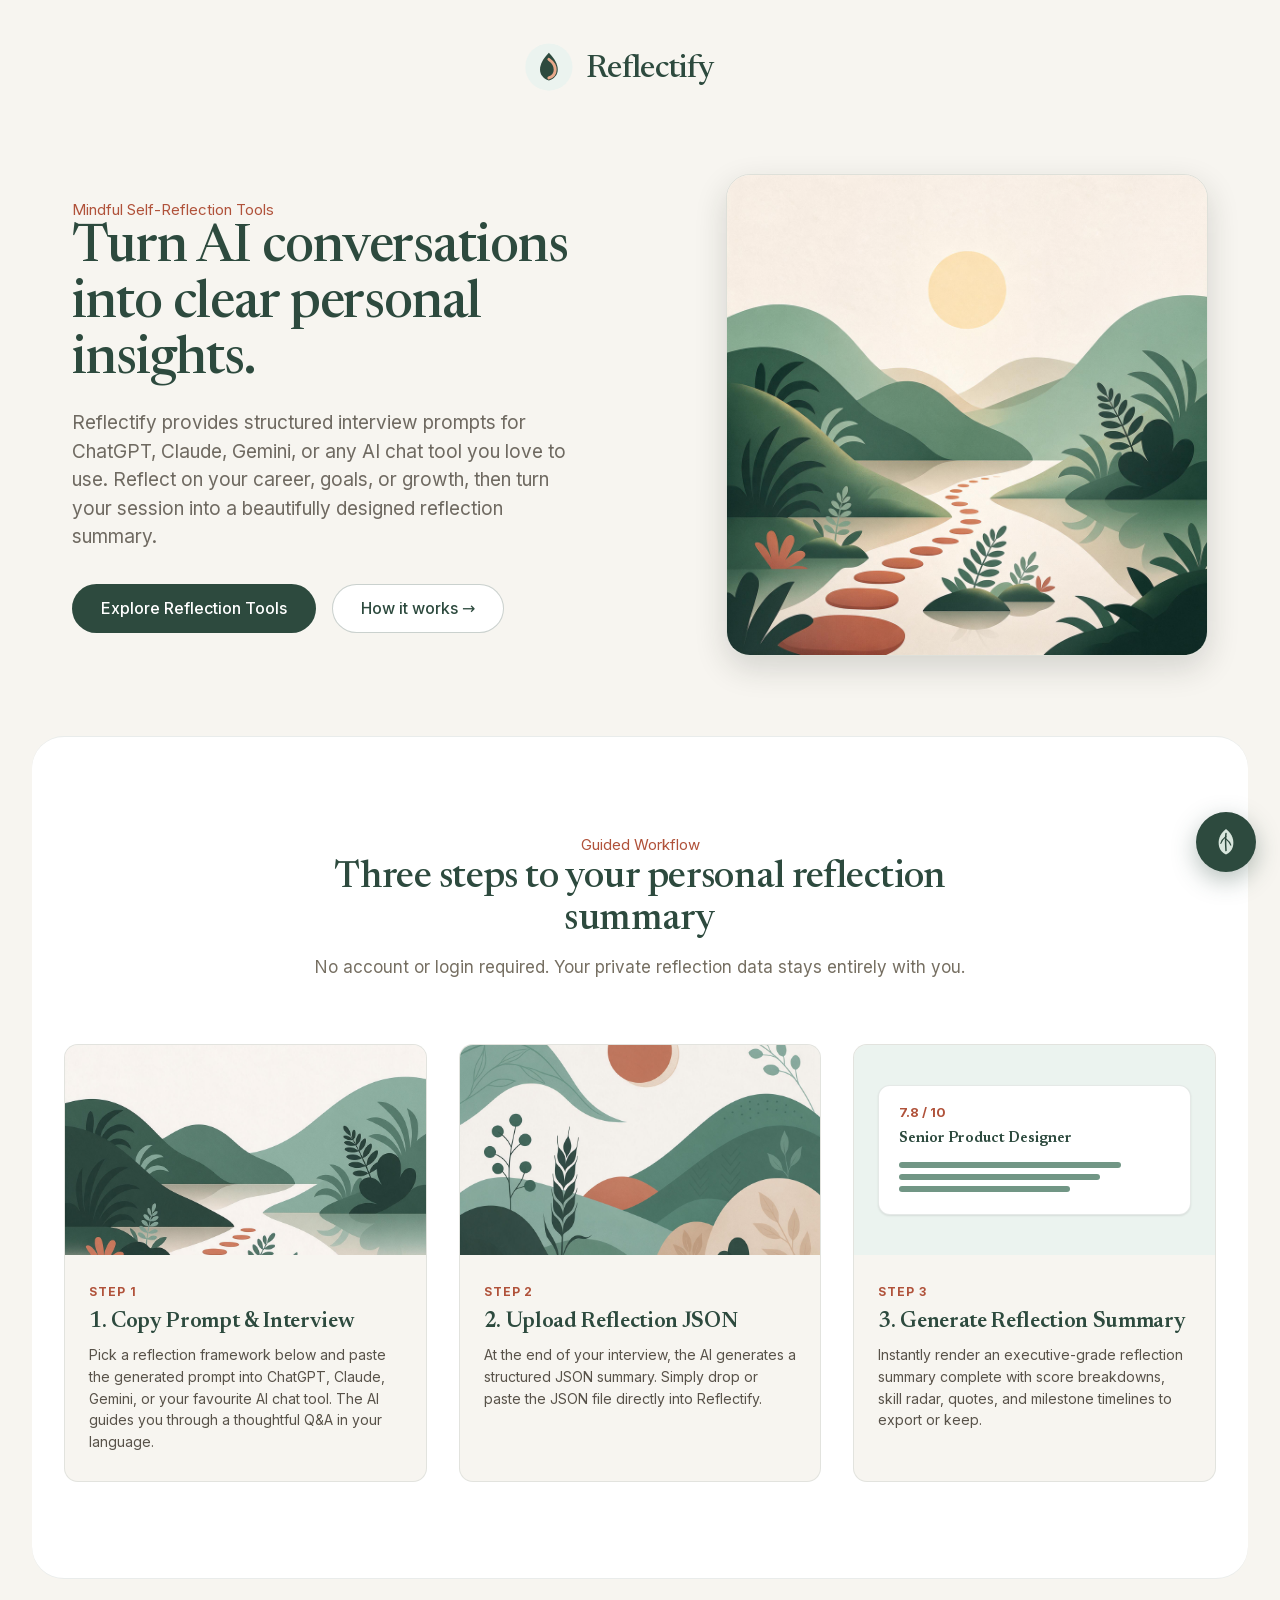
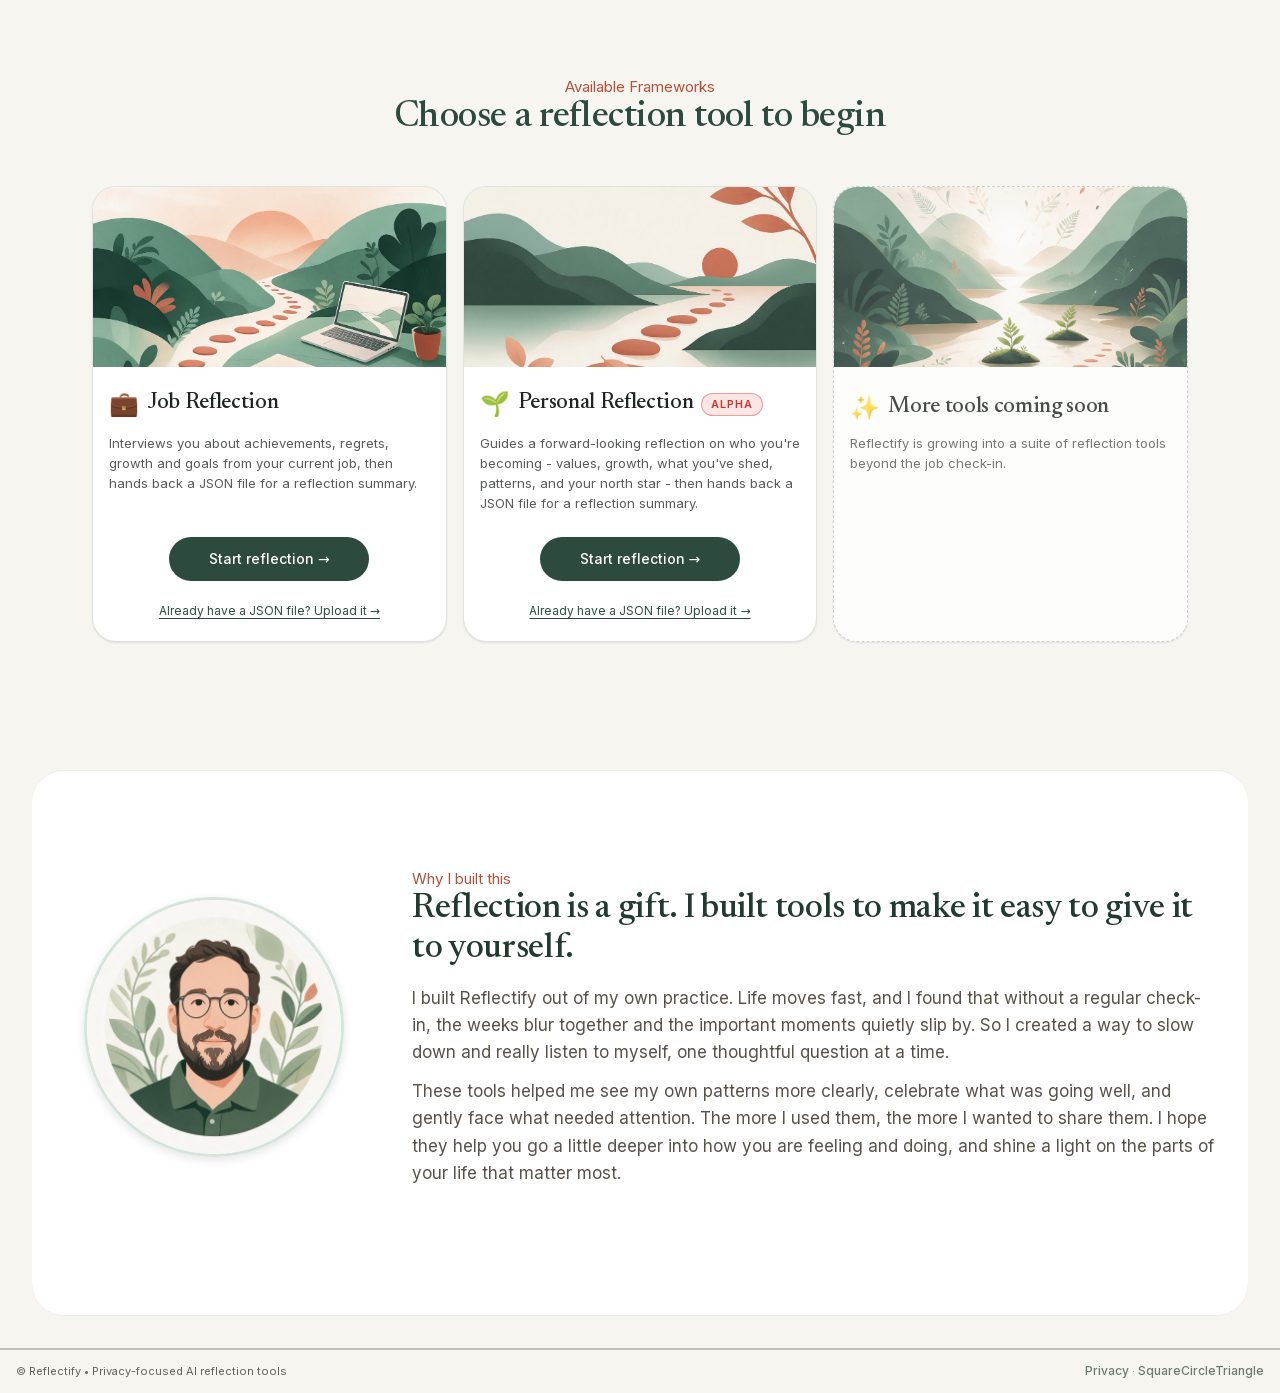
==== commit ee3e96a9: "feat(BLD-1019): add Privacy link to Reflectify footer disclosing Fathom analytics" ====
--- a/index.html
+++ b/index.html
@@ -253,7 +253,7 @@
 
   <footer class="site-footer">
     <p>&copy; Reflectify &bull; Privacy-focused AI reflection tools</p>
-    <a class="site-footer__link" href="https://squarecircletriangle.co/#/triangle-reflectify" target="_blank" rel="noopener noreferrer">SquareCircleTriangle</a>
+    <p class="site-footer__links"><a class="site-footer__link" href="privacy.html">Privacy</a> &middot; <a class="site-footer__link" href="https://squarecircletriangle.co/#/triangle-reflectify" target="_blank" rel="noopener noreferrer">SquareCircleTriangle</a></p>
   </footer>
 
   <div class="beta-feedback" id="beta-feedback">
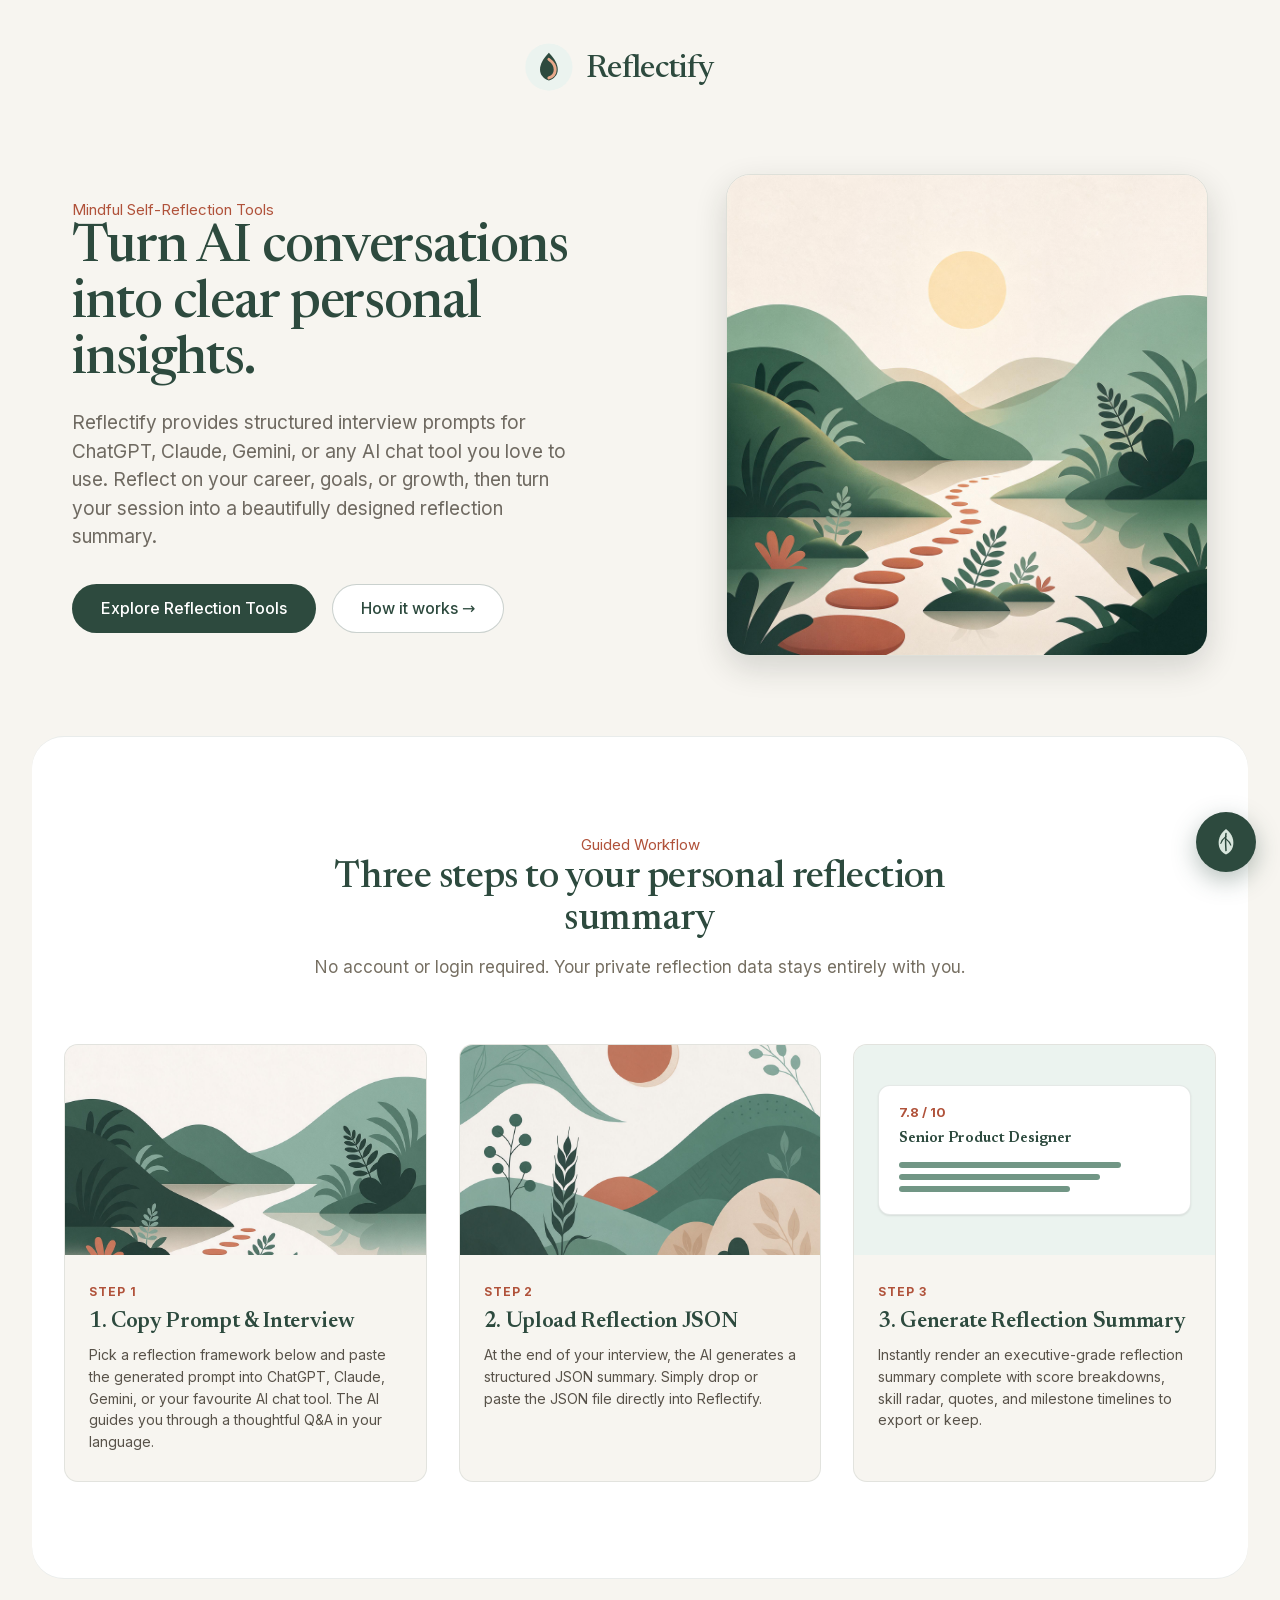
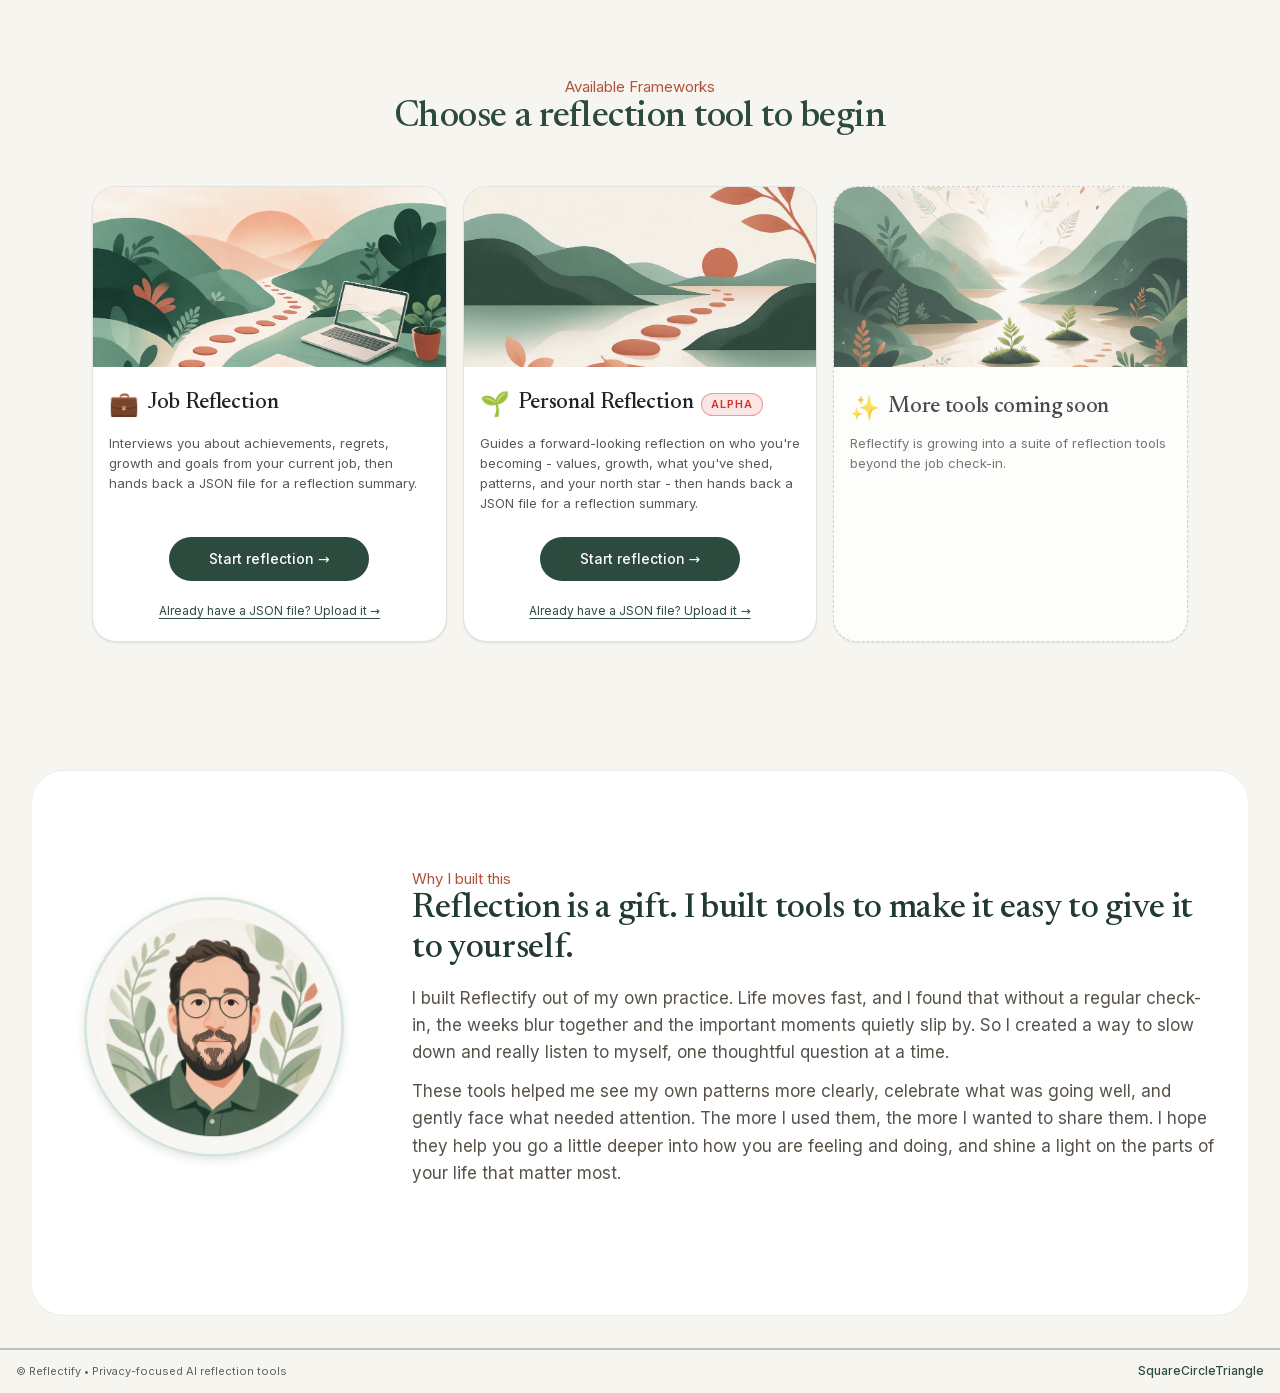
==== commit 4570eb2b: "fix(BLD-1018): point Reflectify Fathom snippet at SiteID BDNHWVBT (#26) The Fathom snippet added in " ====
--- a/index.html
+++ b/index.html
@@ -253,7 +253,7 @@
 
   <footer class="site-footer">
     <p>&copy; Reflectify &bull; Privacy-focused AI reflection tools</p>
-    <p class="site-footer__links"><a class="site-footer__link" href="privacy.html">Privacy</a> &middot; <a class="site-footer__link" href="https://squarecircletriangle.co/#/triangle-reflectify" target="_blank" rel="noopener noreferrer">SquareCircleTriangle</a></p>
+    <a class="site-footer__link" href="https://squarecircletriangle.co/#/triangle-reflectify" target="_blank" rel="noopener noreferrer">SquareCircleTriangle</a>
   </footer>
 
   <div class="beta-feedback" id="beta-feedback">
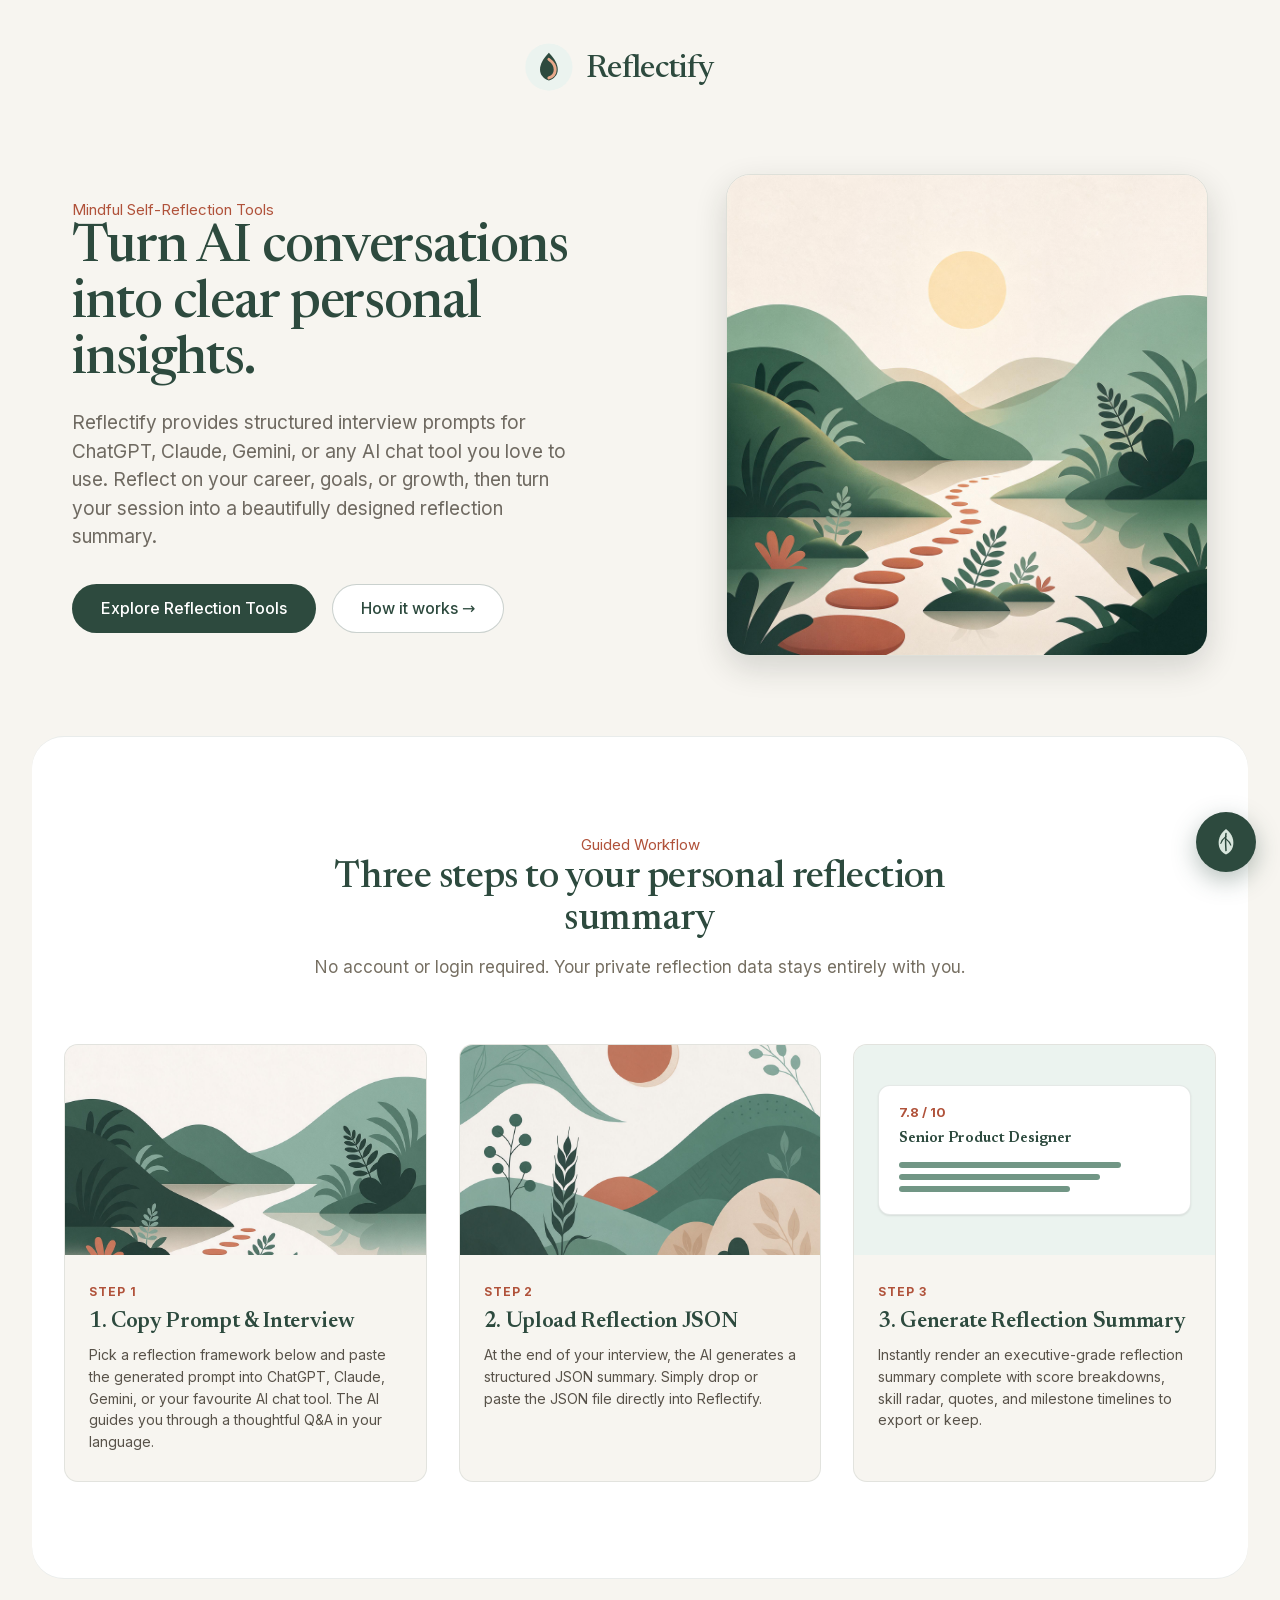
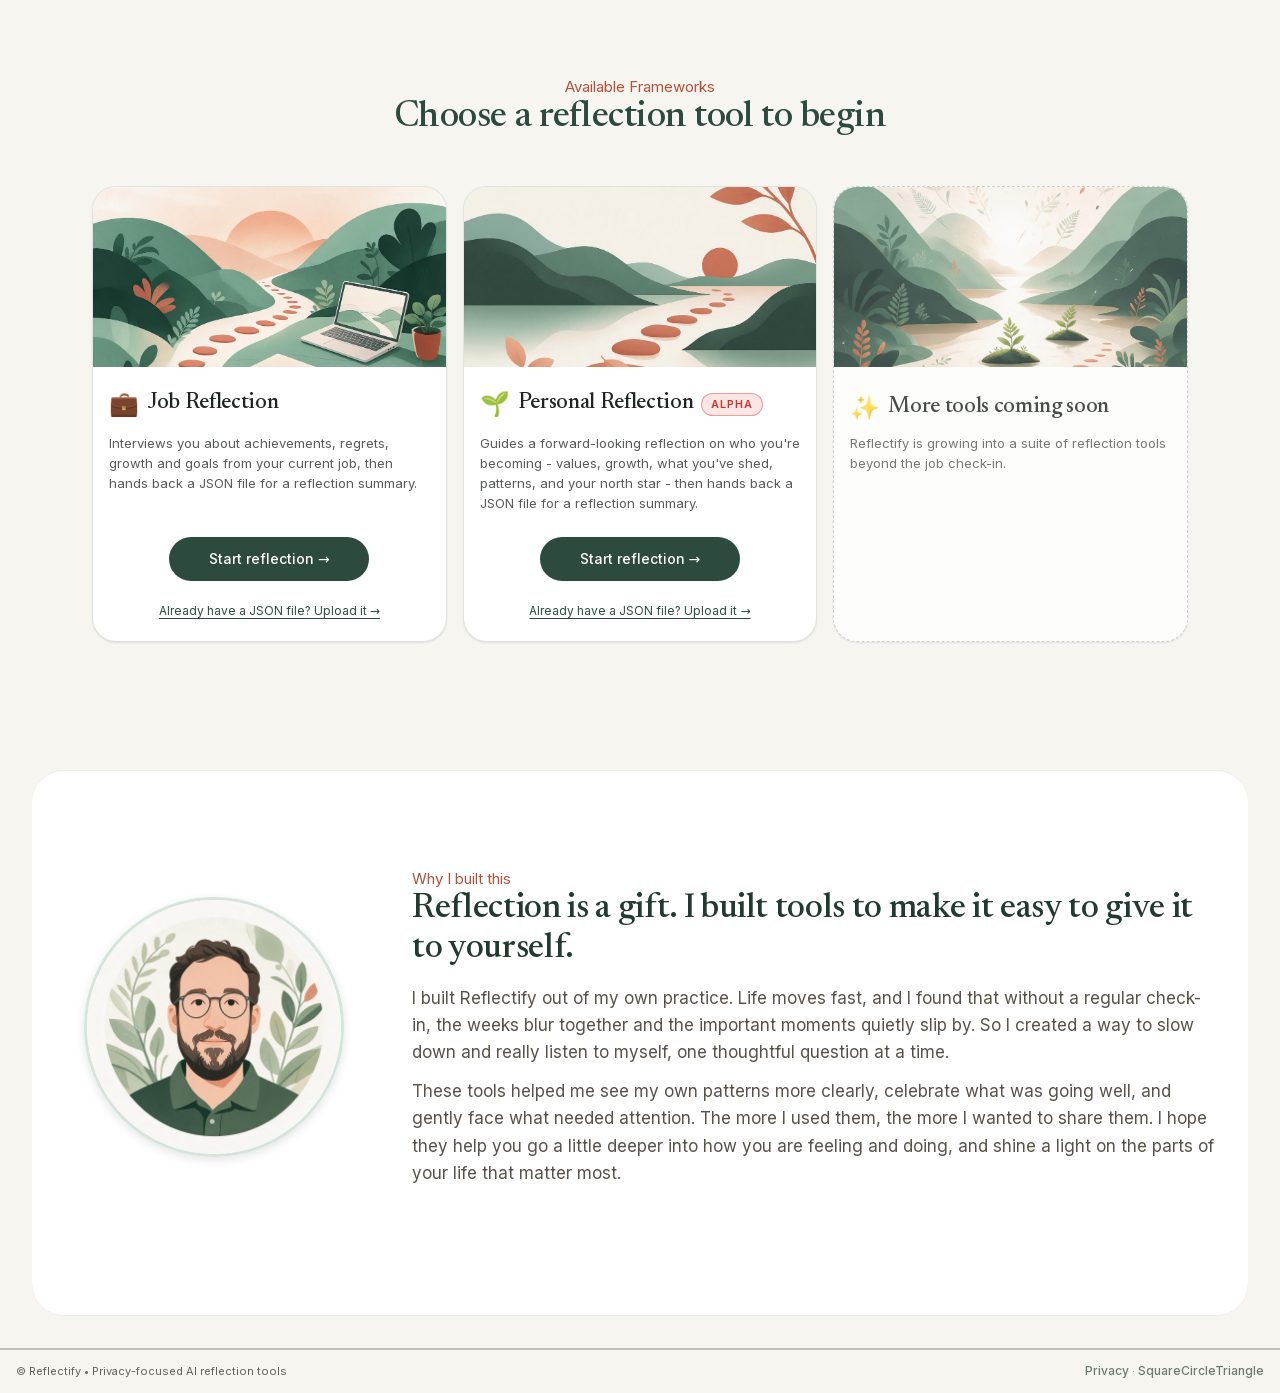
==== commit 1797c58a: "BLD-1019: Add privacy link to Reflectify footer disclosing Fathom analytics (#25) * fix(BLD-1018): p" ====
--- a/index.html
+++ b/index.html
@@ -253,7 +253,7 @@
 
   <footer class="site-footer">
     <p>&copy; Reflectify &bull; Privacy-focused AI reflection tools</p>
-    <a class="site-footer__link" href="https://squarecircletriangle.co/#/triangle-reflectify" target="_blank" rel="noopener noreferrer">SquareCircleTriangle</a>
+    <p class="site-footer__links"><a class="site-footer__link" href="privacy.html">Privacy</a> &middot; <a class="site-footer__link" href="https://squarecircletriangle.co/#/triangle-reflectify" target="_blank" rel="noopener noreferrer">SquareCircleTriangle</a></p>
   </footer>
 
   <div class="beta-feedback" id="beta-feedback">
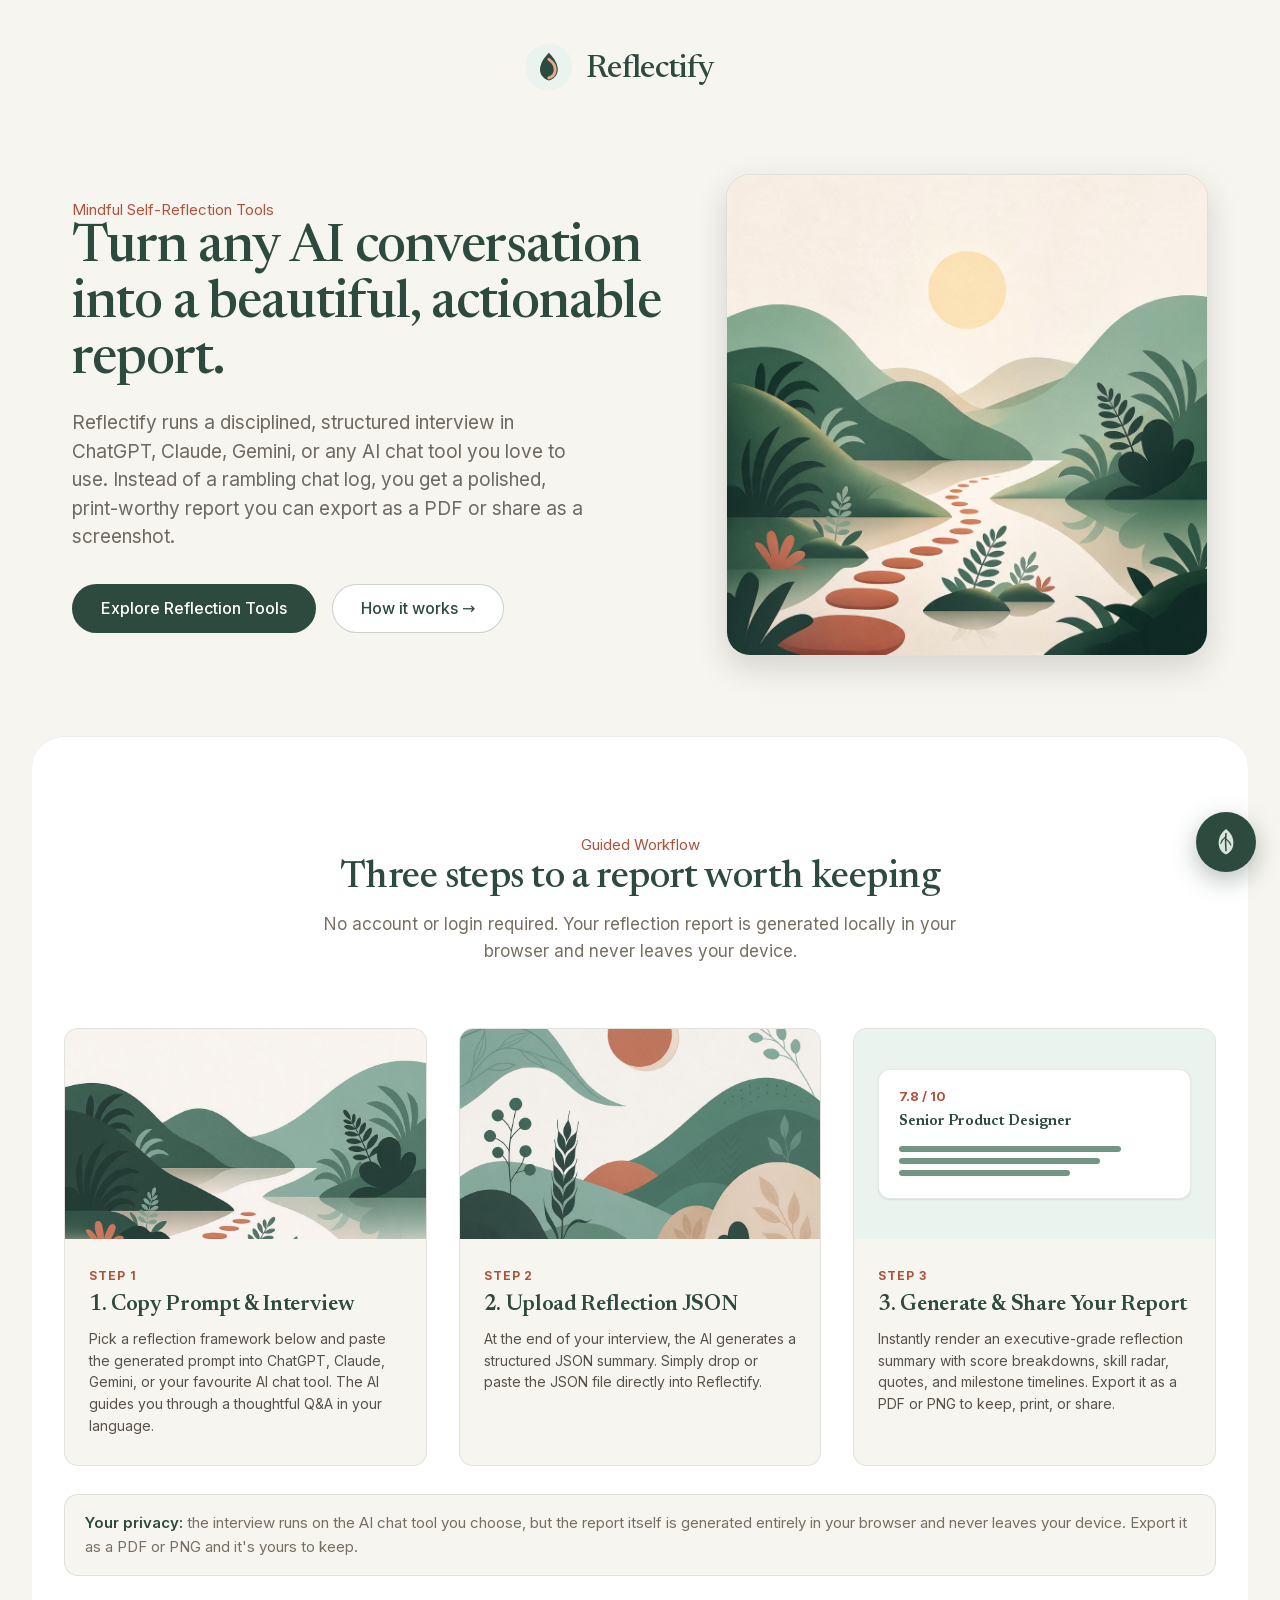
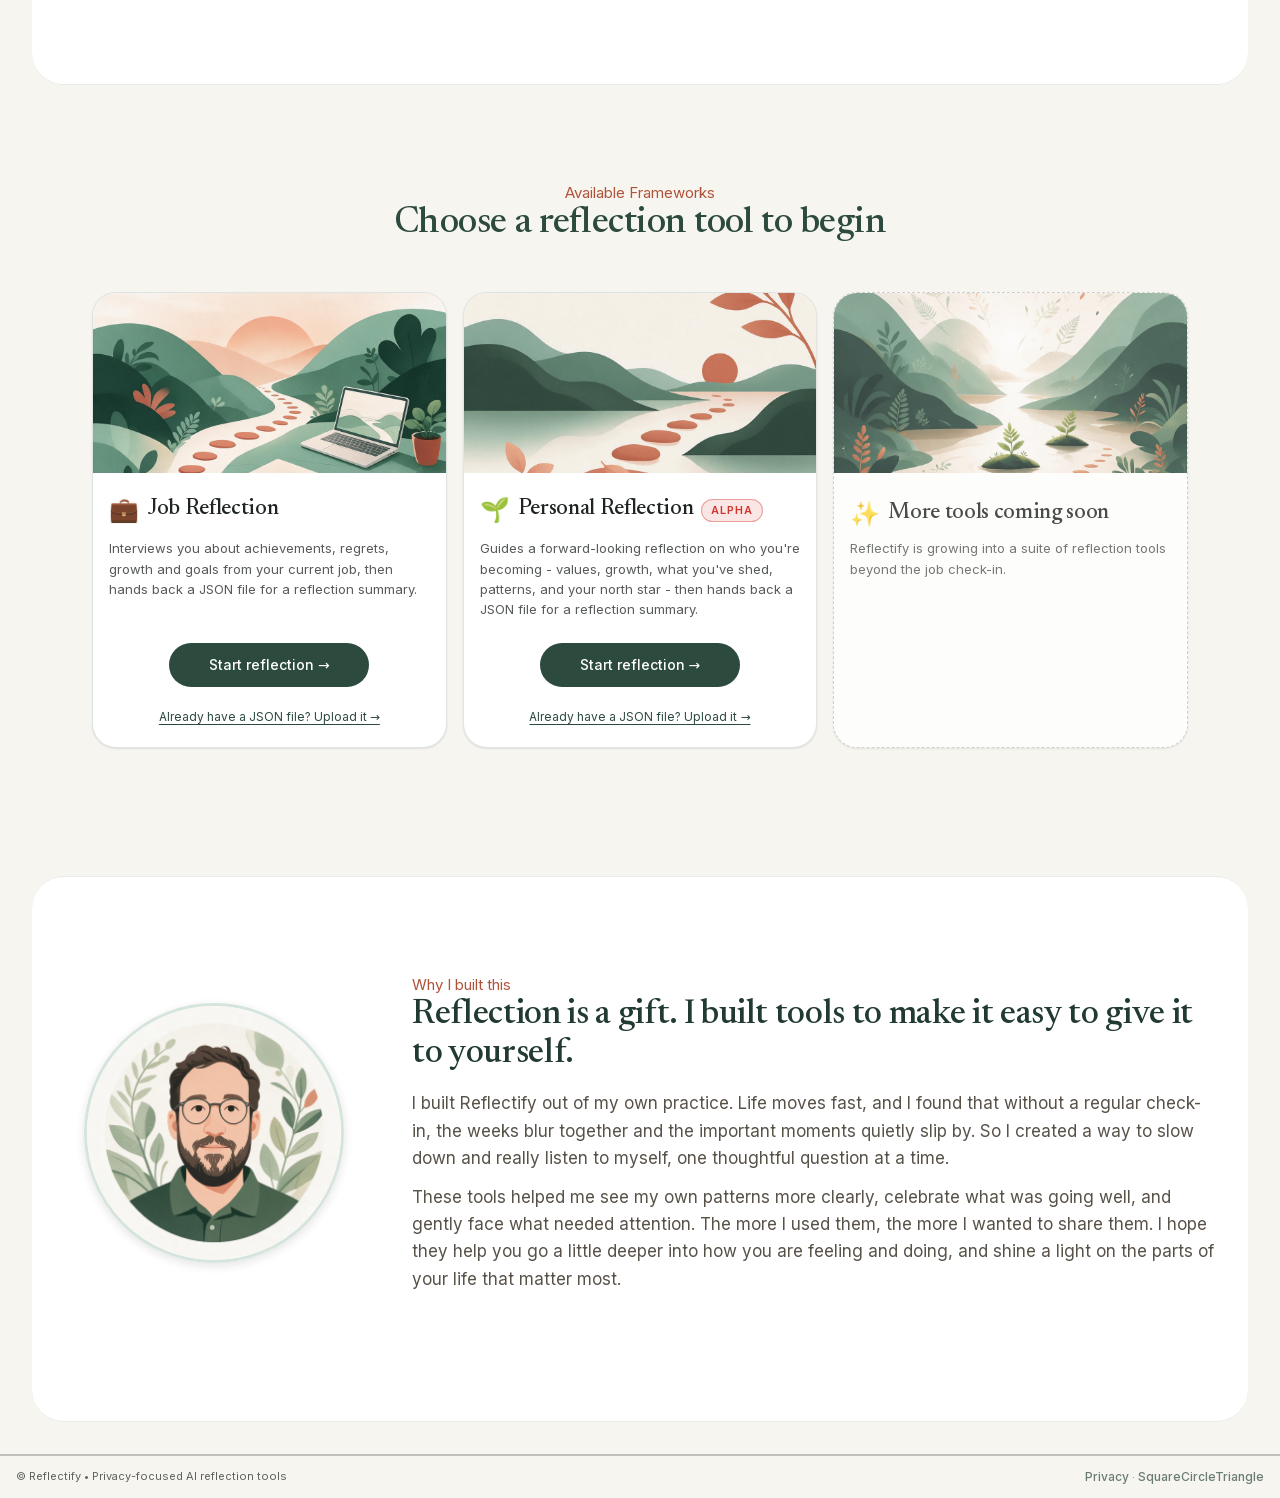
==== commit 23643080: "BLD-1028: sharpen hero/how-it-works copy to lead with report artifact - Hero H1 + lede now lead with" ====
--- a/index.html
+++ b/index.html
@@ -70,10 +70,10 @@
         <div class="landing-hero__grid">
           <div class="landing-hero__text">
             <span class="landing__eyebrow">Mindful Self-Reflection Tools</span>
-            <h1 class="landing__title">Turn AI conversations into clear personal insights.</h1>
+            <h1 class="landing__title">Turn any AI conversation into a beautiful, actionable report.</h1>
             <p class="landing__lede">
-              Reflectify provides structured interview prompts for ChatGPT, Claude, Gemini, or any AI chat tool you love to use.
-              Reflect on your career, goals, or growth, then turn your session into a beautifully designed reflection summary.
+              Reflectify runs a disciplined, structured interview in ChatGPT, Claude, Gemini, or any AI chat tool you love to use.
+              Instead of a rambling chat log, you get a polished, print-worthy report you can export as a PDF or share as a screenshot.
             </p>
             <div class="landing-hero__ctas">
               <a href="#tool-grid" class="btn btn-primary btn-lg">Explore Reflection Tools</a>
@@ -91,8 +91,8 @@
         <div class="landing-process__inner">
           <div class="landing-process__header">
             <span class="landing__eyebrow">Guided Workflow</span>
-            <h2 class="landing-process__title">Three steps to your personal reflection summary</h2>
-            <p class="landing-process__subtitle">No account or login required. Your private reflection data stays entirely with you.</p>
+            <h2 class="landing-process__title">Three steps to a report worth keeping</h2>
+            <p class="landing-process__subtitle">No account or login required. Your reflection report is generated locally in your browser and never leaves your device.</p>
           </div>
 
           <div class="landing-process__grid">
@@ -134,12 +134,16 @@
               </div>
               <div class="process-card__body">
                 <span class="process-card__step">Step 3</span>
-                <h3>3. Generate Reflection Summary</h3>
-                <p>Instantly render an executive-grade reflection summary complete with score breakdowns, skill radar, quotes, and milestone timelines to export or keep.</p>
-              </div>
-            </div>
-          </div>
-        </div>
+                <h3>3. Generate &amp; Share Your Report</h3>
+                <p>Instantly render an executive-grade reflection summary with score breakdowns, skill radar, quotes, and milestone timelines. Export it as a PDF or PNG to keep, print, or share.</p>
+              </div>
+            </div>
+          </div>
+        </div>
+        <p class="landing-process__privacy">
+          <strong>Your privacy:</strong> the interview runs on the AI chat tool you choose, but the report itself is generated
+          entirely in your browser and never leaves your device. Export it as a PDF or PNG and it's yours to keep.
+        </p>
       </div>
 
       <!-- TOOL SELECTION GRID -->
--- a/style.css
+++ b/style.css
@@ -1769,6 +1769,22 @@
   color: var(--color-neutral-600);
 }
 
+.landing-process__privacy {
+  margin-top: 28px;
+  padding: 16px 20px;
+  border: 1px solid rgba(45, 74, 62, 0.12);
+  border-radius: var(--radius-md);
+  background: var(--color-bg);
+  font-size: 15px;
+  line-height: 1.6;
+  color: var(--color-neutral-600);
+}
+
+.landing-process__privacy strong {
+  color: var(--color-accent);
+  font-weight: 600;
+}
+
 .landing-process__grid {
   display: grid;
   grid-template-columns: repeat(3, 1fr);
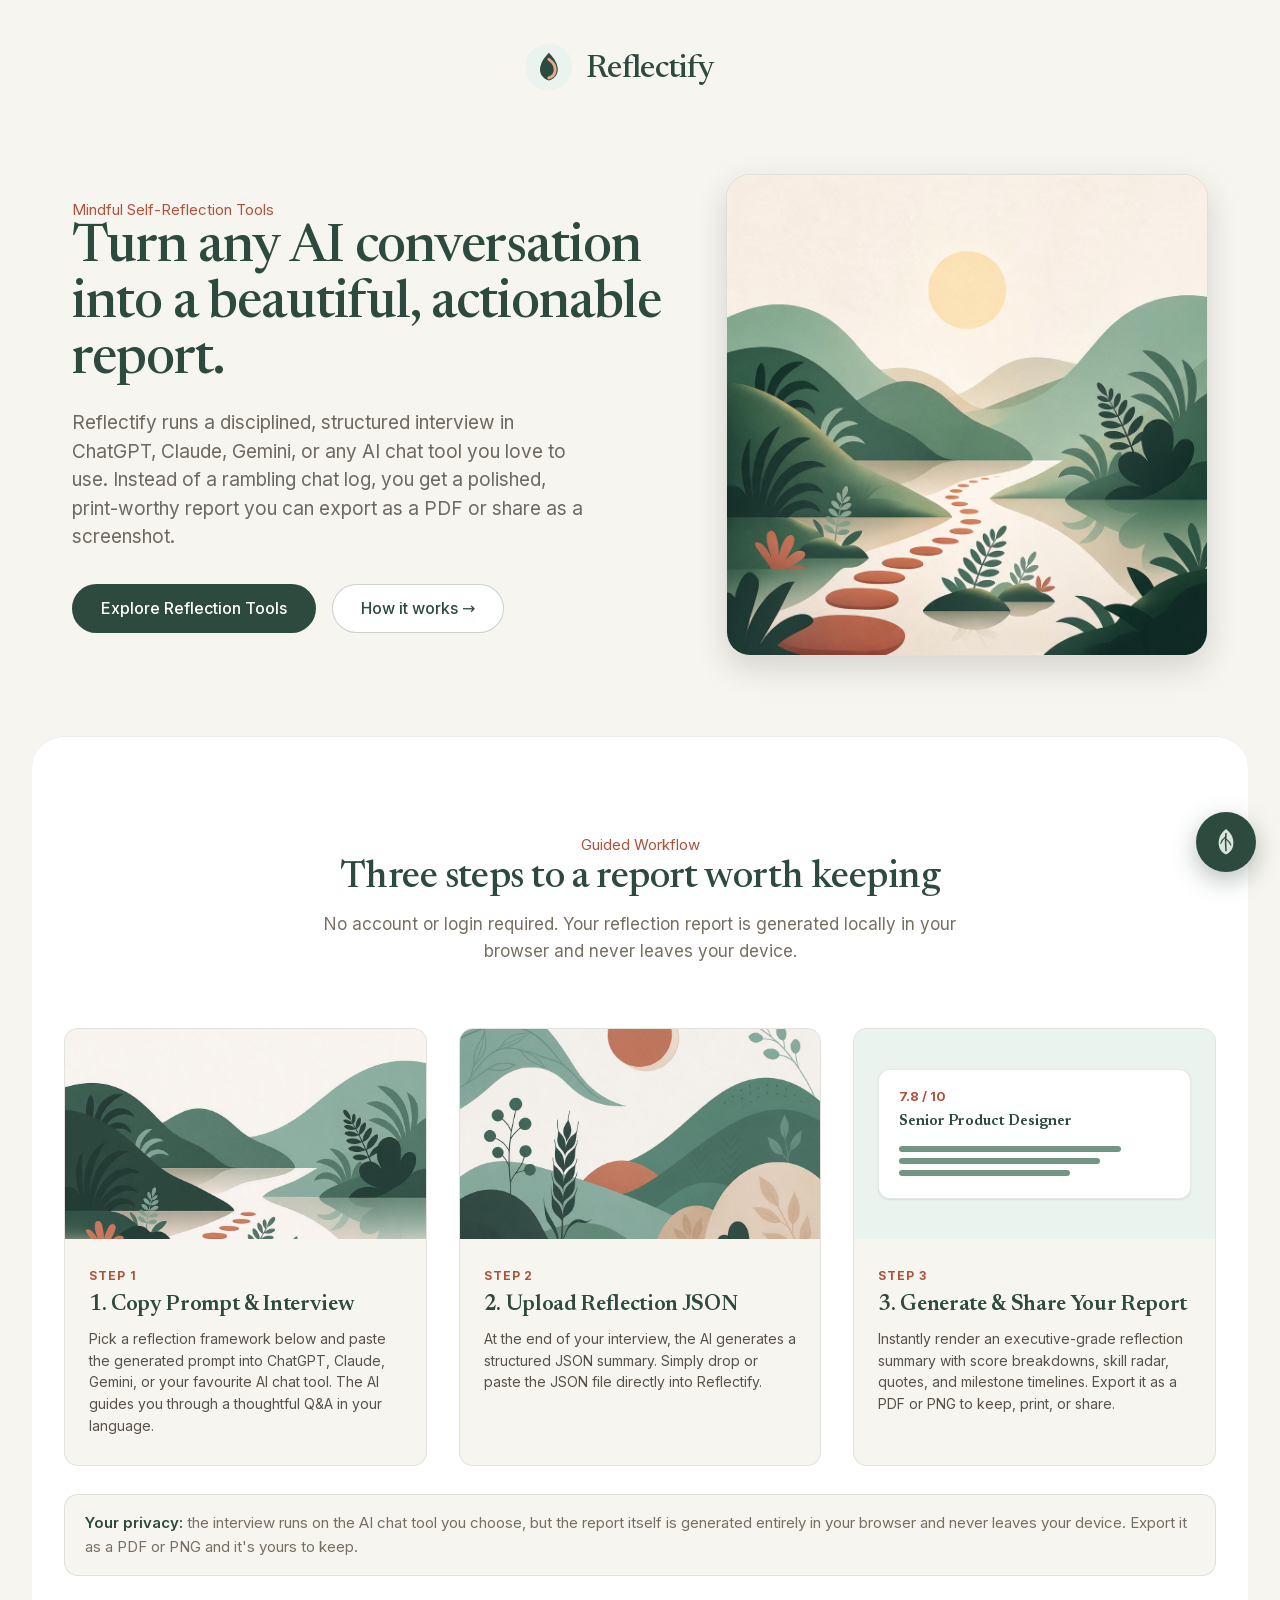
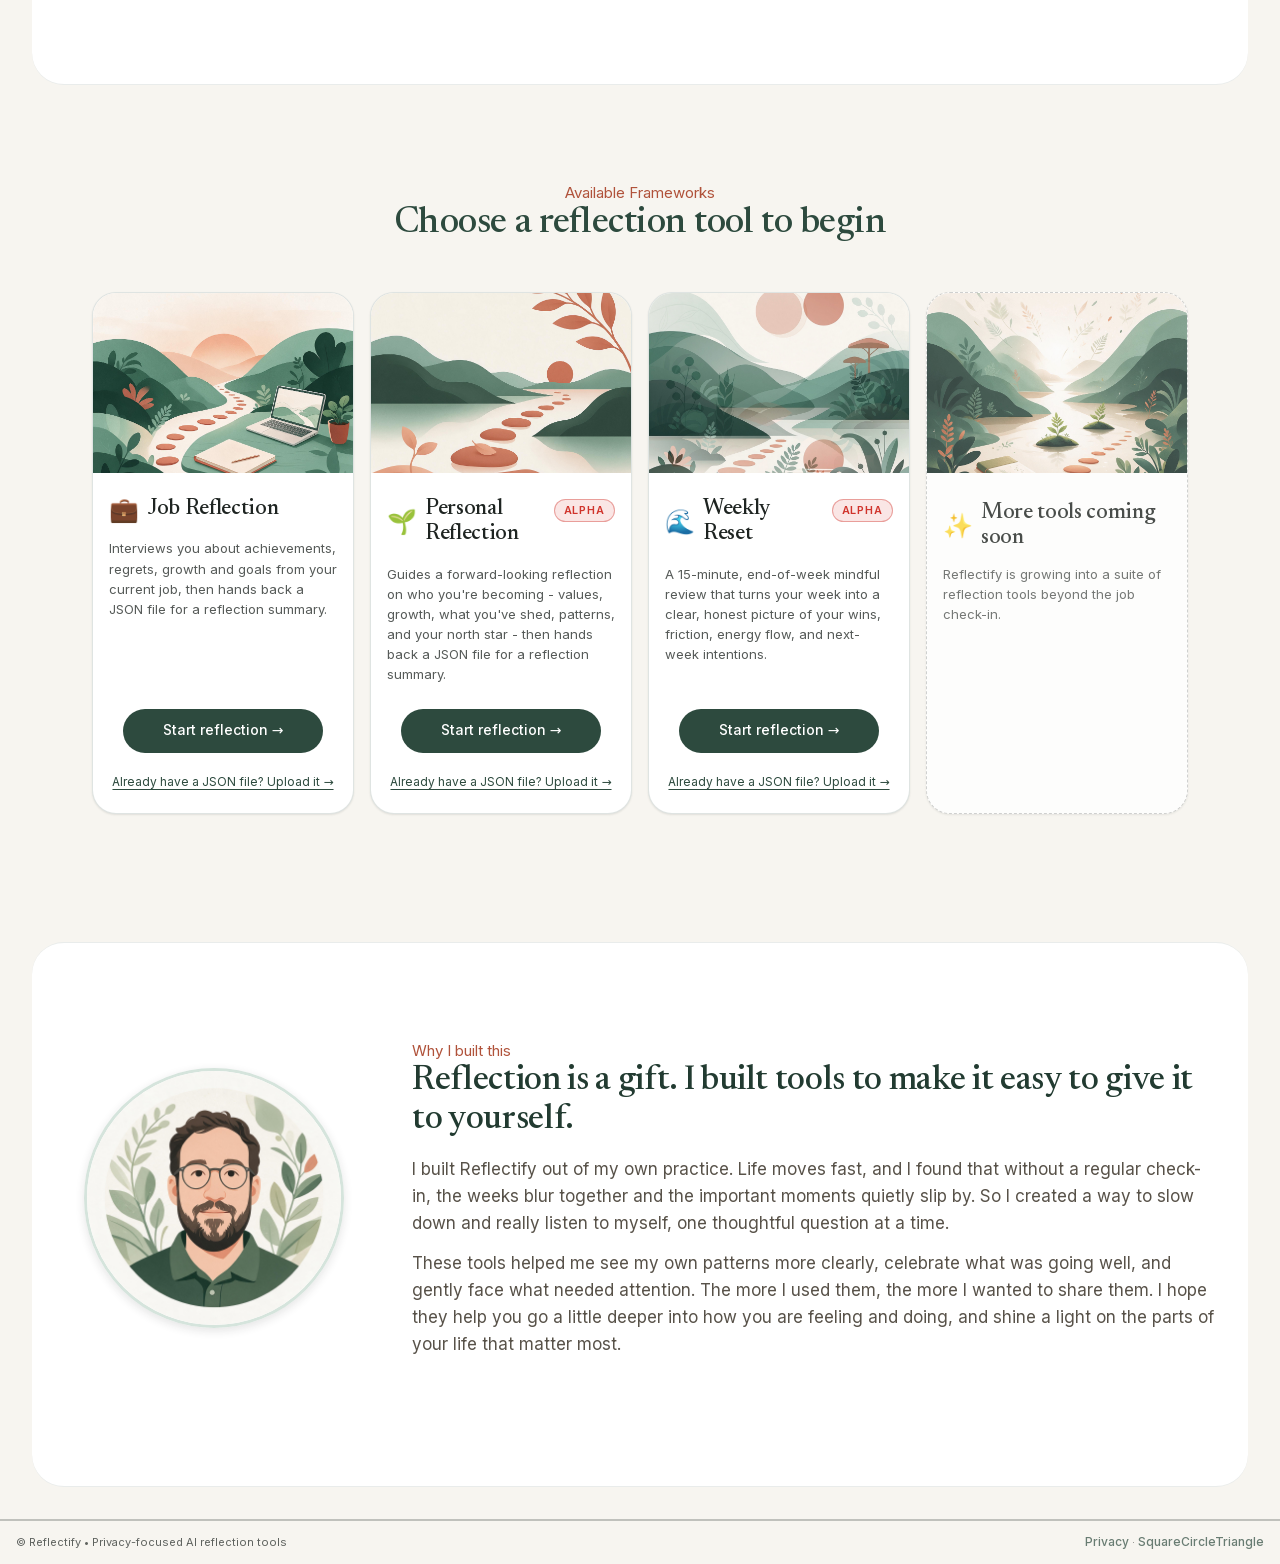
==== commit 841a6985: "Promote BLD-1025: Radar (#34) * fix(BLD-1018): point Reflectify Fathom snippet at SiteID BDNHWVBT  T" ====
--- a/index.html
+++ b/index.html
@@ -11,16 +11,18 @@
   <meta property="og:site_name" content="Reflectify" />
   <meta property="og:title" content="Reflectify — Mindful AI Reflection Tools" />
   <meta property="og:description" content="Turn AI conversations into clear personal insights. Pick a reflection tool, run the guided prompt in your favorite AI chat, and generate a beautifully designed summary of your growth." />
-  <meta property="og:image" content="https://reflectify.squarecircletriangle.co/og-image.jpg" />
+  <meta property="og:image" content="https://reflectify.squarecircletriangle.co/marketing/reflectify-marketing-hero-1x.png" />
   <meta property="og:image:width" content="1200" />
   <meta property="og:image:height" content="630" />
+  <meta property="og:image:alt" content="Reflectify — Reflection is a gift." />
   <meta property="og:url" content="https://reflectify.squarecircletriangle.co/" />
 
   <!-- Twitter Card -->
   <meta name="twitter:card" content="summary_large_image" />
   <meta name="twitter:title" content="Reflectify — Mindful AI Reflection Tools" />
   <meta name="twitter:description" content="Turn AI conversations into clear personal insights with guided reflection tools." />
-  <meta name="twitter:image" content="https://reflectify.squarecircletriangle.co/og-image.jpg" />
+  <meta name="twitter:image" content="https://reflectify.squarecircletriangle.co/marketing/reflectify-marketing-hero-1x.png" />
+  <meta name="twitter:image:alt" content="Reflectify — Reflection is a gift." />
 
   <link rel="icon" href="reflectify-favicon.svg" type="image/svg+xml" />
   <link rel="stylesheet" href="style.css" />
--- a/style.css
+++ b/style.css
@@ -1987,6 +1987,145 @@
   }
 }
 
+/* Weekly Reset report (BLD-1042) — compact one-page layout */
+.report-card__ataglance {
+  padding: 24px 48px;
+  background: var(--color-mint-light);
+  border-bottom: 1px solid rgba(45, 74, 62, 0.1);
+}
+.report-card__ataglance-list {
+  margin: 8px 0 0;
+  padding: 0;
+  list-style: none;
+}
+.report-card__ataglance-list li {
+  position: relative;
+  padding-left: 18px;
+  margin-bottom: 6px;
+  font-size: 14px;
+  line-height: 1.5;
+  color: var(--color-text);
+}
+.report-card__ataglance-list li::before {
+  content: "·";
+  position: absolute;
+  left: 2px;
+  color: var(--color-accent-500);
+  font-weight: 700;
+}
+.report-card__grid--two {
+  grid-template-columns: 1fr 1fr;
+}
+.report-card__grid--two .report-card__col--your {
+  border-right: 1px solid rgba(45, 74, 62, 0.1);
+}
+.report-card__intention {
+  padding: 28px 48px;
+  background: #ffffff;
+  border-bottom: 1px solid rgba(45, 74, 62, 0.1);
+}
+.report-card__intention-text {
+  margin: 6px 0 8px;
+  font-family: var(--font-heading);
+  font-size: 18px;
+  font-weight: 600;
+  color: var(--color-accent);
+}
+.report-card__intention-status {
+  display: inline-block;
+  font-family: "Inter", sans-serif;
+  font-size: 10px;
+  font-weight: 600;
+  letter-spacing: 0.06em;
+  text-transform: uppercase;
+  border-radius: 4px;
+  padding: 2px 8px;
+  background: var(--color-neutral-100);
+  color: var(--color-text);
+}
+.report-card__intention-status--kept {
+  background: var(--color-mint-light);
+  color: var(--color-accent-800);
+}
+.report-card__intention-status--partial {
+  background: #F4E7DF;
+  color: #8A4B2A;
+}
+.report-card__intention-status--dropped {
+  background: #F6E3E3;
+  color: #8A2B2B;
+}
+.report-card__intention-insight {
+  margin: 10px 0 0;
+  font-size: 13px;
+  line-height: 1.5;
+  color: var(--color-text);
+}
+.report-card__nextfocus {
+  padding: 36px 48px;
+  background: var(--color-accent);
+  color: #ffffff;
+  border-bottom: 1px solid rgba(45, 74, 62, 0.1);
+}
+.report-card__nextfocus .report-card__label {
+  color: rgba(255, 255, 255, 0.75);
+}
+.report-card__nextfocus-intention {
+  font-family: var(--font-heading);
+  font-size: 30px;
+  font-weight: 600;
+  line-height: 1.15;
+  margin: 8px 0 6px;
+  color: #ffffff;
+}
+.report-card__nextfocus-why {
+  font-size: 14px;
+  line-height: 1.5;
+  color: rgba(255, 255, 255, 0.9);
+  margin: 0 0 12px;
+}
+.report-card__nextfocus .report-card__measure {
+  color: rgba(255, 255, 255, 0.95);
+}
+.report-card__nextfocus .report-card__measure-tag {
+  background: rgba(255, 255, 255, 0.18);
+  color: #ffffff;
+}
+.report-card__energy {
+  padding: 28px 48px;
+  background: #ffffff;
+}
+.report-card__energy-main {
+  display: flex;
+  align-items: center;
+  gap: 16px;
+  margin-top: 8px;
+}
+.report-card__energy-score {
+  font-family: var(--font-heading);
+  font-size: 34px;
+  font-weight: 600;
+  color: var(--color-accent);
+  line-height: 1;
+}
+.report-card__bar--energy {
+  flex: 1;
+}
+.report-card__energy-note {
+  margin: 10px 0 0;
+  font-size: 13px;
+  line-height: 1.5;
+  color: var(--color-text);
+}
+.report-card__gratitude,
+.report-card__letgo {
+  padding: 28px 48px;
+  background: #ffffff;
+}
+.report-card__gratitude {
+  border-right: 1px solid rgba(45, 74, 62, 0.1);
+}
+
 /* Responsive adjustments */
 @media (max-width: 900px) {
   .landing-hero__grid {
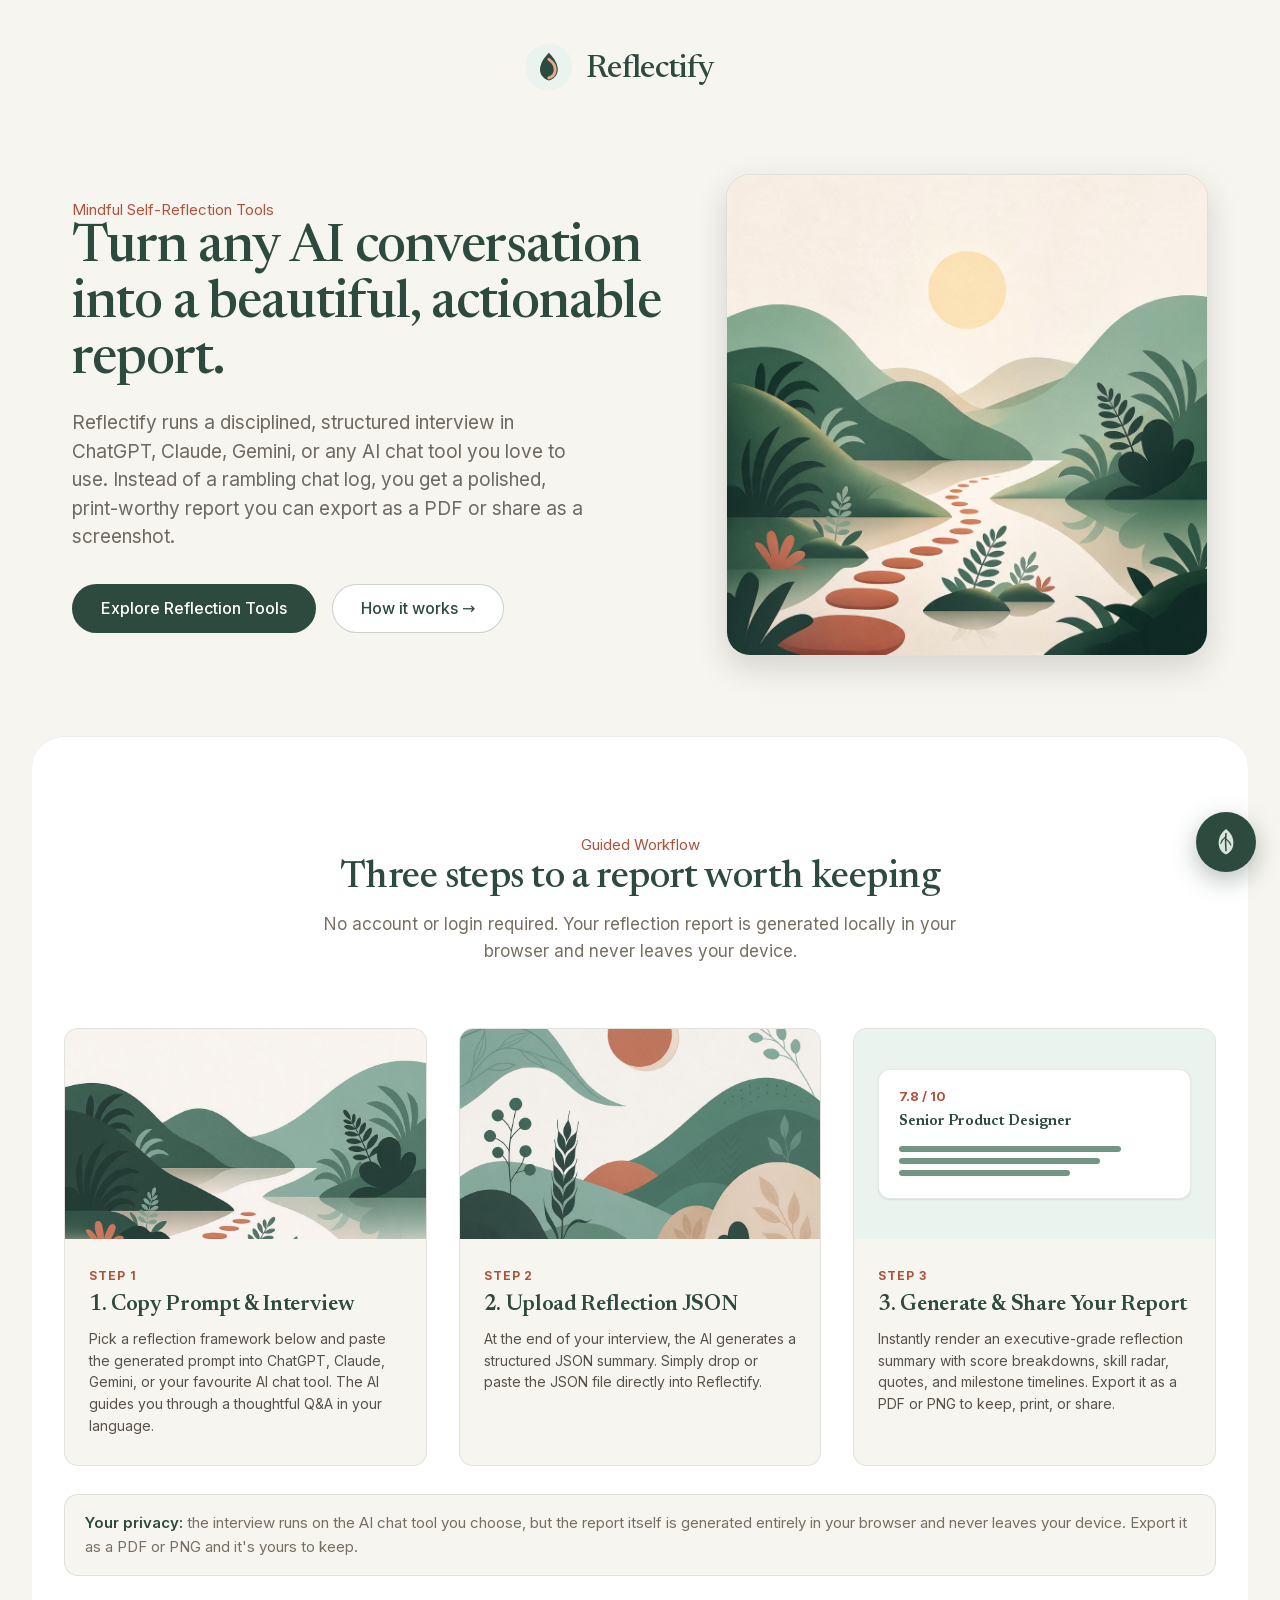
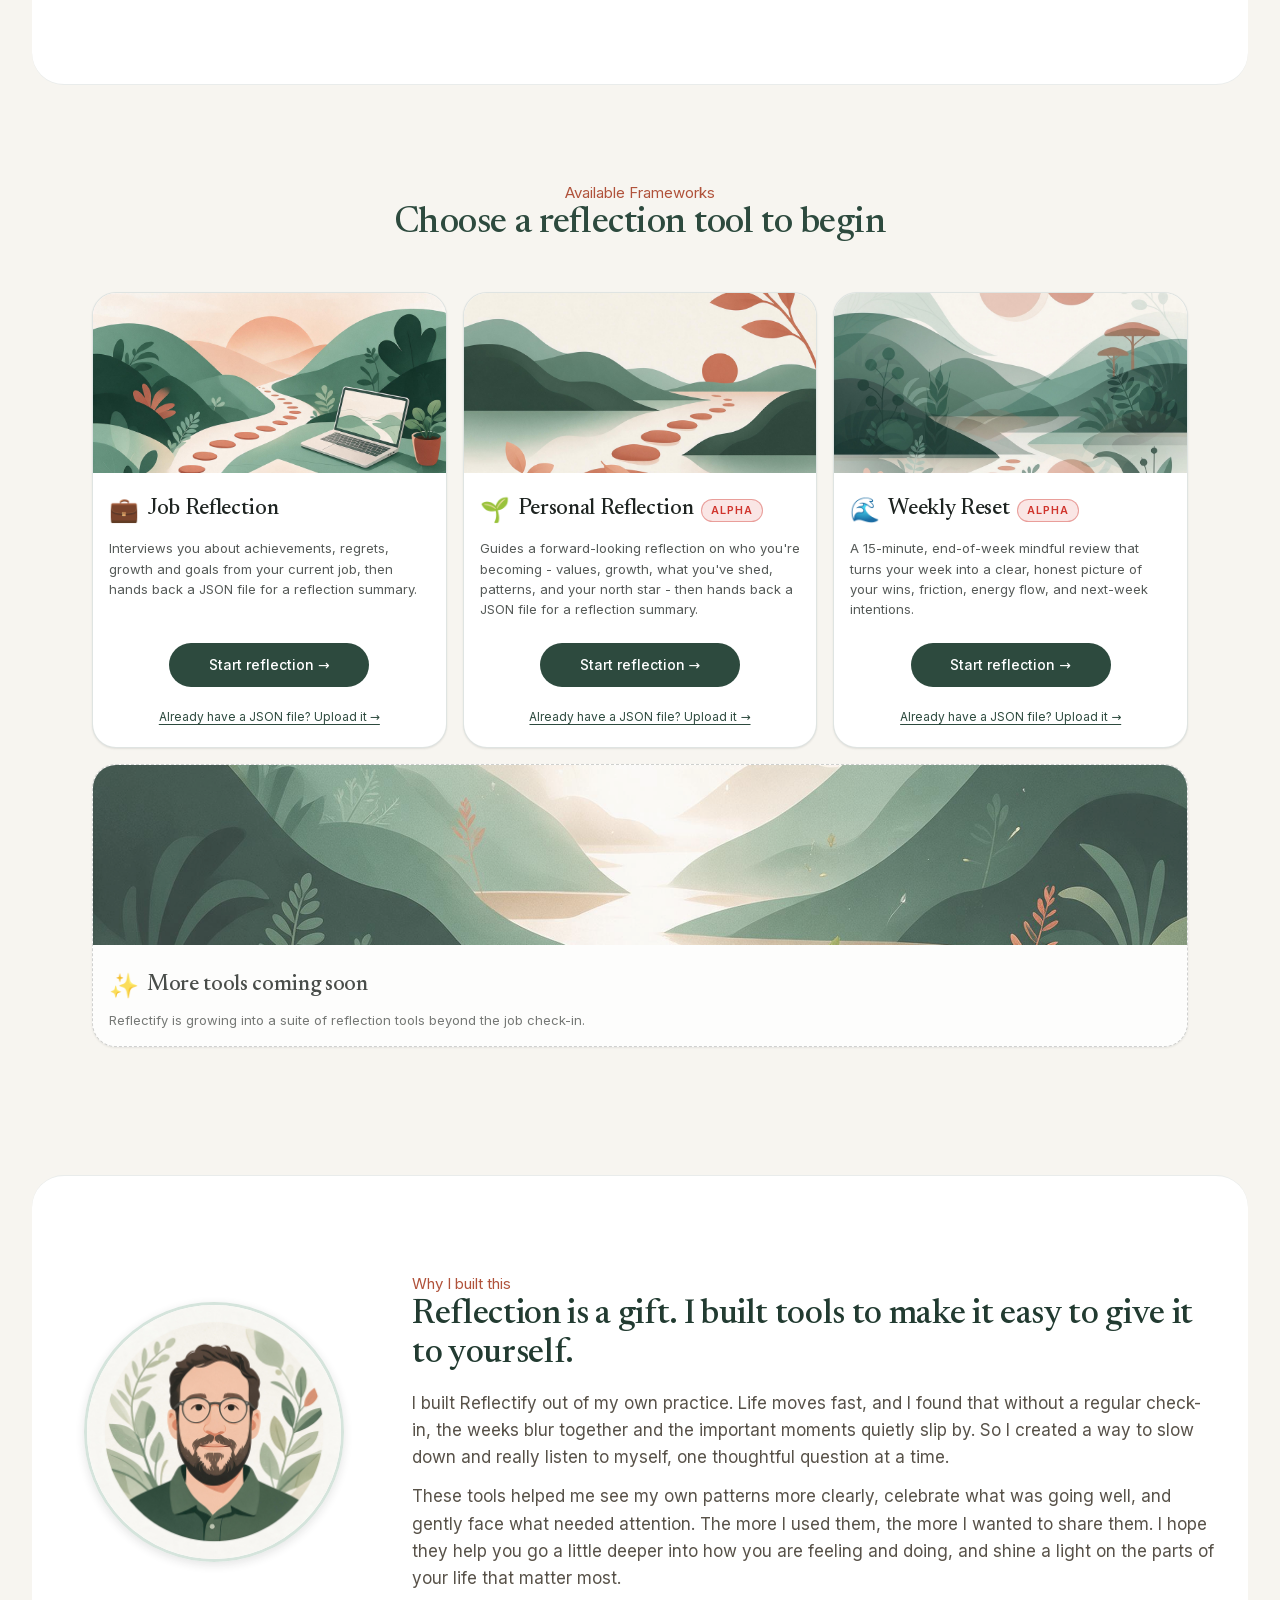
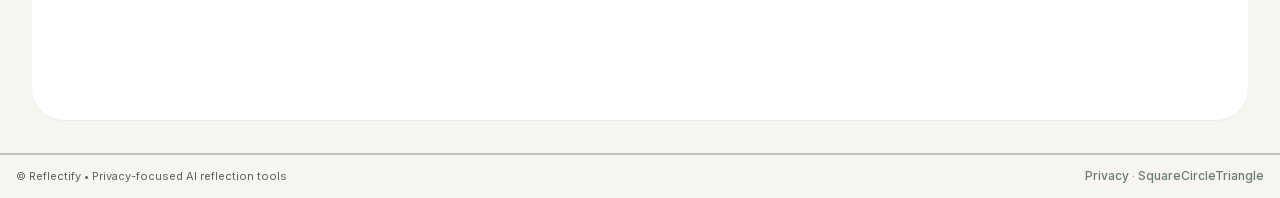
==== commit 8bf49c4d: "fix(BLD-1052): rework - match Your Privacy box to full guided-workflow grid width Rework of PR #47: " ====
--- a/index.html
+++ b/index.html
@@ -141,11 +141,12 @@
               </div>
             </div>
           </div>
-        </div>
-        <p class="landing-process__privacy">
-          <strong>Your privacy:</strong> the interview runs on the AI chat tool you choose, but the report itself is generated
-          entirely in your browser and never leaves your device. Export it as a PDF or PNG and it's yours to keep.
-        </p>
+
+          <p class="landing-process__privacy">
+            <strong>Your privacy:</strong> the interview runs on the AI chat tool you choose, but the report itself is generated
+            entirely in your browser and never leaves your device. Export it as a PDF or PNG and it's yours to keep.
+          </p>
+        </div>
       </div>
 
       <!-- TOOL SELECTION GRID -->
--- a/style.css
+++ b/style.css
@@ -582,10 +582,26 @@
 
 .tool-grid {
   display: grid;
-  grid-template-columns: repeat(auto-fit, minmax(220px, 1fr));
+  /* BLD-1049: default to a single column; the .tool-grid--N count modifiers set
+     equal 1fr columns so the active tool cards fill the full container width
+     instead of leaving narrow auto-fit gaps. */
+  grid-template-columns: 1fr;
   gap: var(--space-4);
   width: 100%;
   margin-top: var(--space-2);
+}
+.tool-grid--2 { grid-template-columns: repeat(2, minmax(0, 1fr)); }
+.tool-grid--3 { grid-template-columns: repeat(3, minmax(0, 1fr)); }
+.tool-grid--4 { grid-template-columns: repeat(2, minmax(0, 1fr)); }
+
+@media (max-width: 900px) {
+  .tool-grid--3,
+  .tool-grid--4 { grid-template-columns: repeat(2, minmax(0, 1fr)); }
+}
+@media (max-width: 620px) {
+  .tool-grid--2,
+  .tool-grid--3,
+  .tool-grid--4 { grid-template-columns: 1fr; }
 }
 .tool-card {
   display: flex;
@@ -708,6 +724,10 @@
   -webkit-tap-highlight-color: transparent;
 }
 .tool-card--placeholder {
+  /* BLD-1049: keep "More tools coming soon" on its own dedicated full-width
+     row so the active tool cards share the row(s) above together. */
+  grid-column: 1 / -1;
+  width: 100%;
   padding: 0 0 var(--space-4);
   cursor: default;
   opacity: 0.8;
@@ -1500,6 +1520,21 @@
     -webkit-print-color-adjust: exact;
     print-color-adjust: exact;
   }
+  /* The PDF should contain the report card and nothing else. With only
+     `visibility: hidden` (which keeps layout size), the header, footer,
+     toolbar, feedback FAB and inactive views stay in the document flow and
+     end up as phantom (mostly empty) pages after the report. Pull them out
+     of flow with display:none so pagination only spans the report itself. */
+  .header-container,
+  .site-footer,
+  .report-toolbar,
+  .beta-feedback,
+  #tool-hero,
+  #view-home,
+  #view-prompt,
+  #view-upload {
+    display: none !important;
+  }
   body * {
     visibility: hidden;
   }
@@ -1522,7 +1557,6 @@
   .report-card__header,
   .report-card__sentiment,
   .report-card__summary,
-  .report-card__col,
   .report-card__quotes,
   .report-card__conclusion,
   .report-card__footer,
@@ -1531,6 +1565,44 @@
   .report-card__timeline-item,
   .report-card__quote {
     break-inside: avoid;
+  }
+  /* A topic is a heading + full-width two-column grid. If the whole grid were
+     kept together, a grid taller than the remaining page space would jump to
+     the next page and strand the section heading alone above a blank page (the
+     "heading + empty page" bug). Allowing the columns to split — while the
+     individual items above stay atomic — keeps content flowing across pages so
+     the heading is never abandoned. */
+  .report-card__grid,
+  .report-card__col {
+    break-inside: auto;
+  }
+
+  /* Keep headings with the content that follows them so a section title is
+     never stranded alone at the bottom of a page (the "heading + empty page"
+     artifact). */
+  .report-card h1,
+  .report-card h3,
+  .report-card h4,
+  .report-card h5,
+  .report-card h6,
+  .report-card__topic-head,
+  .report-card__skill-head,
+  .report-card__label,
+  .report-card__insight-label,
+  .report-card__radar-toggle {
+    break-after: avoid;
+    page-break-after: avoid;
+  }
+
+  /* Avoid a single orphaned line of body copy at a page break. */
+  .report-card p,
+  .report-card li,
+  .report-card__item-detail,
+  .report-card__sentiment-note,
+  .report-card__headline,
+  .report-card__summary-text {
+    orphans: 3;
+    widows: 3;
   }
 }
 
@@ -1778,6 +1850,10 @@
   font-size: 15px;
   line-height: 1.6;
   color: var(--color-neutral-600);
+  box-sizing: border-box;
+  /* Lives inside .landing-process__inner, so it naturally spans the same
+     width as the guided-workflow grid (all three panels combined) without
+     outgrowing them. No manual width override needed. */
 }
 
 .landing-process__privacy strong {
@@ -2111,6 +2187,10 @@
 .report-card__bar--energy {
   flex: 1;
 }
+.report-card__energy-score--sentiment {
+  font-size: 22px;
+  line-height: 1.1;
+}
 .report-card__energy-note {
   margin: 10px 0 0;
   font-size: 13px;
@@ -2156,3 +2236,116 @@
     box-sizing: border-box;
   }
 }
+
+/* ---------- Competency radar (BLD-1025) ---------- */
+.is-hidden {
+  display: none !important;
+}
+.report-card__radar {
+  padding: 8px 48px 40px;
+}
+.report-card__radar-toggle {
+  display: inline-flex;
+  gap: 2px;
+  padding: 3px;
+  background: var(--color-mint-light);
+  border-radius: var(--radius-pill);
+  margin-bottom: var(--space-4);
+}
+.report-card__radar-toggle-btn {
+  font-family: var(--font-body);
+  font-size: 13px;
+  font-weight: 600;
+  color: var(--color-accent);
+  padding: 6px 18px;
+  border: none;
+  background: transparent;
+  border-radius: var(--radius-pill);
+  cursor: pointer;
+}
+.report-card__radar-toggle-btn.is-active {
+  background: var(--color-accent);
+  color: #ffffff;
+  box-shadow: var(--shadow-sm);
+}
+.report-card__radar-view--chart {
+  max-width: 520px;
+  margin: 0 auto;
+}
+.report-card__radar-svg {
+  display: block;
+  width: 100%;
+  height: auto;
+}
+.report-card__radar-view--bars {
+  max-width: 520px;
+  margin: 0 auto;
+}
+.report-card__radar-bar {
+  margin-bottom: 14px;
+}
+.report-card__radar-bar-head {
+  display: flex;
+  justify-content: space-between;
+  align-items: baseline;
+  gap: 16px;
+  font-size: 14px;
+  font-weight: 500;
+  color: var(--color-accent);
+  margin-bottom: 6px;
+}
+.report-card__radar-bar-meta {
+  font-size: 12px;
+  font-weight: 400;
+  color: var(--color-neutral-600);
+  white-space: nowrap;
+}
+.report-card__radar-bar-track {
+  background: var(--color-mint-light);
+}
+.report-card__radar-note {
+  margin: var(--space-4) 0 0;
+}
+.report-card__radar-legend {
+  display: flex;
+  flex-wrap: wrap;
+  gap: 12px 24px;
+  margin-top: var(--space-3);
+  padding-top: var(--space-3);
+  border-top: 1px solid rgba(45, 74, 62, 0.12);
+  font-size: 12.5px;
+  color: var(--color-neutral-700);
+}
+.report-card__radar-legend-item {
+  display: inline-flex;
+  align-items: center;
+  gap: 8px;
+}
+.report-card__radar-legend-swatch {
+  width: 14px;
+  height: 14px;
+  border-radius: 3px;
+  flex: none;
+}
+.report-card__radar-legend-swatch--candidate {
+  background: rgba(45, 74, 62, 0.45);
+  border: 2px solid var(--color-accent);
+}
+.report-card__radar-legend-swatch--benchmark {
+  background: transparent;
+  border: 2px dashed var(--color-neutral-500);
+}
+.report-card__radar-legend-swatch--unscored {
+  background: transparent;
+  border: 1.5px dashed var(--color-neutral-400);
+  border-radius: 50%;
+}
+@media (max-width: 640px) {
+  .report-card__radar {
+    padding: 8px 24px 32px;
+  }
+  .report-card__radar-bar-meta {
+    white-space: normal;
+    text-align: right;
+  }
+}
